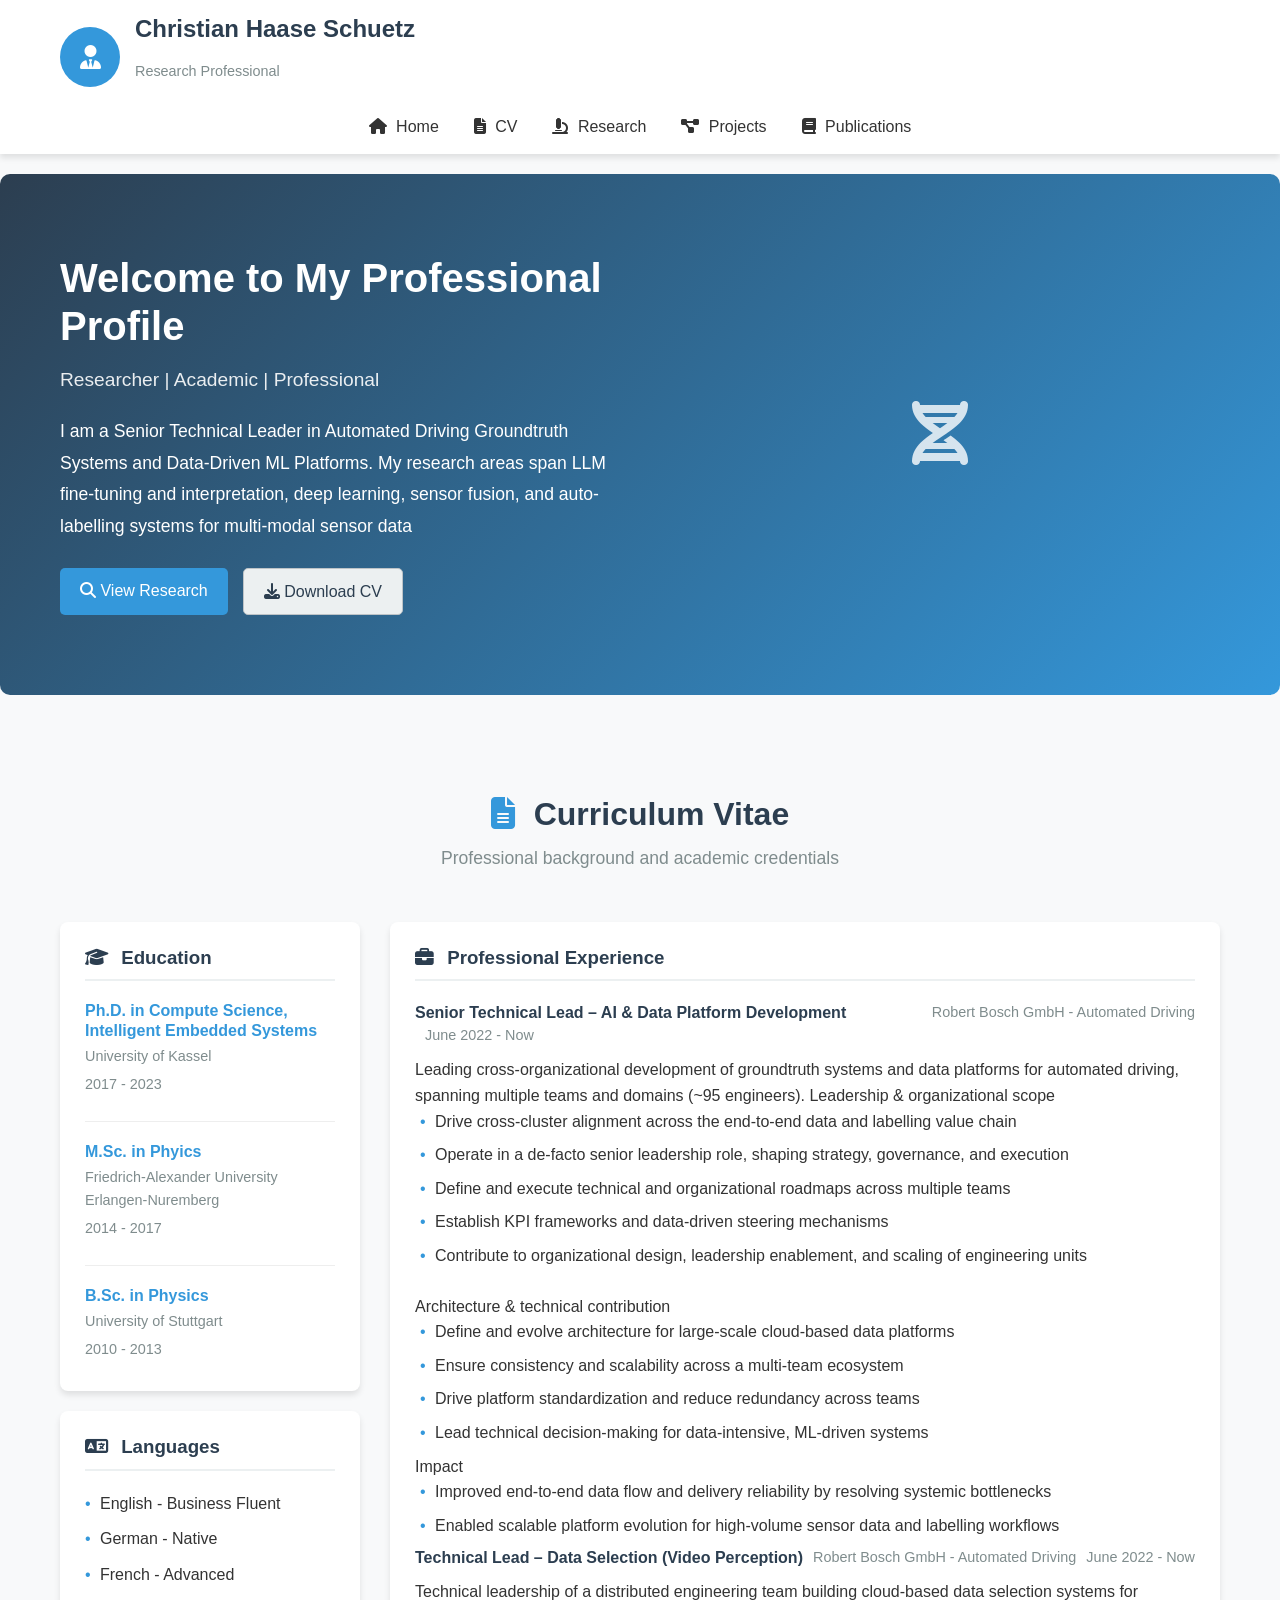
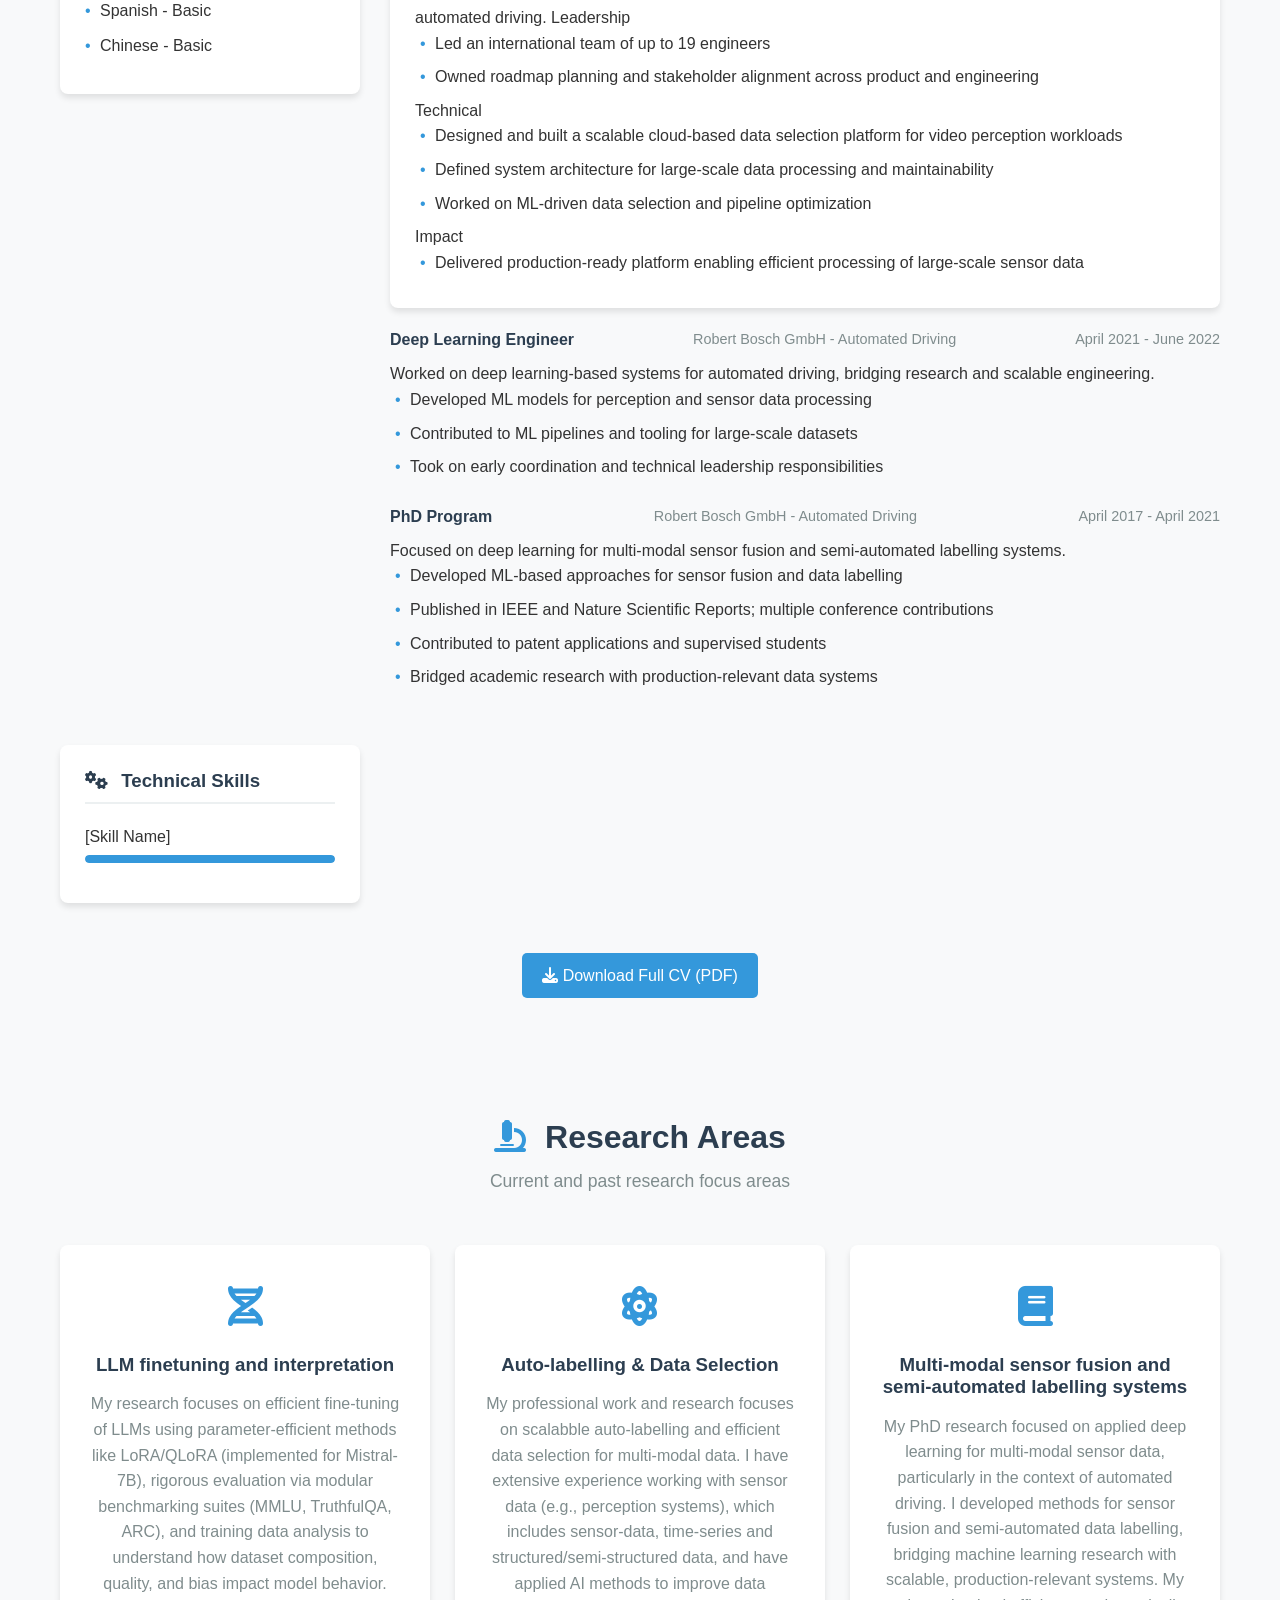
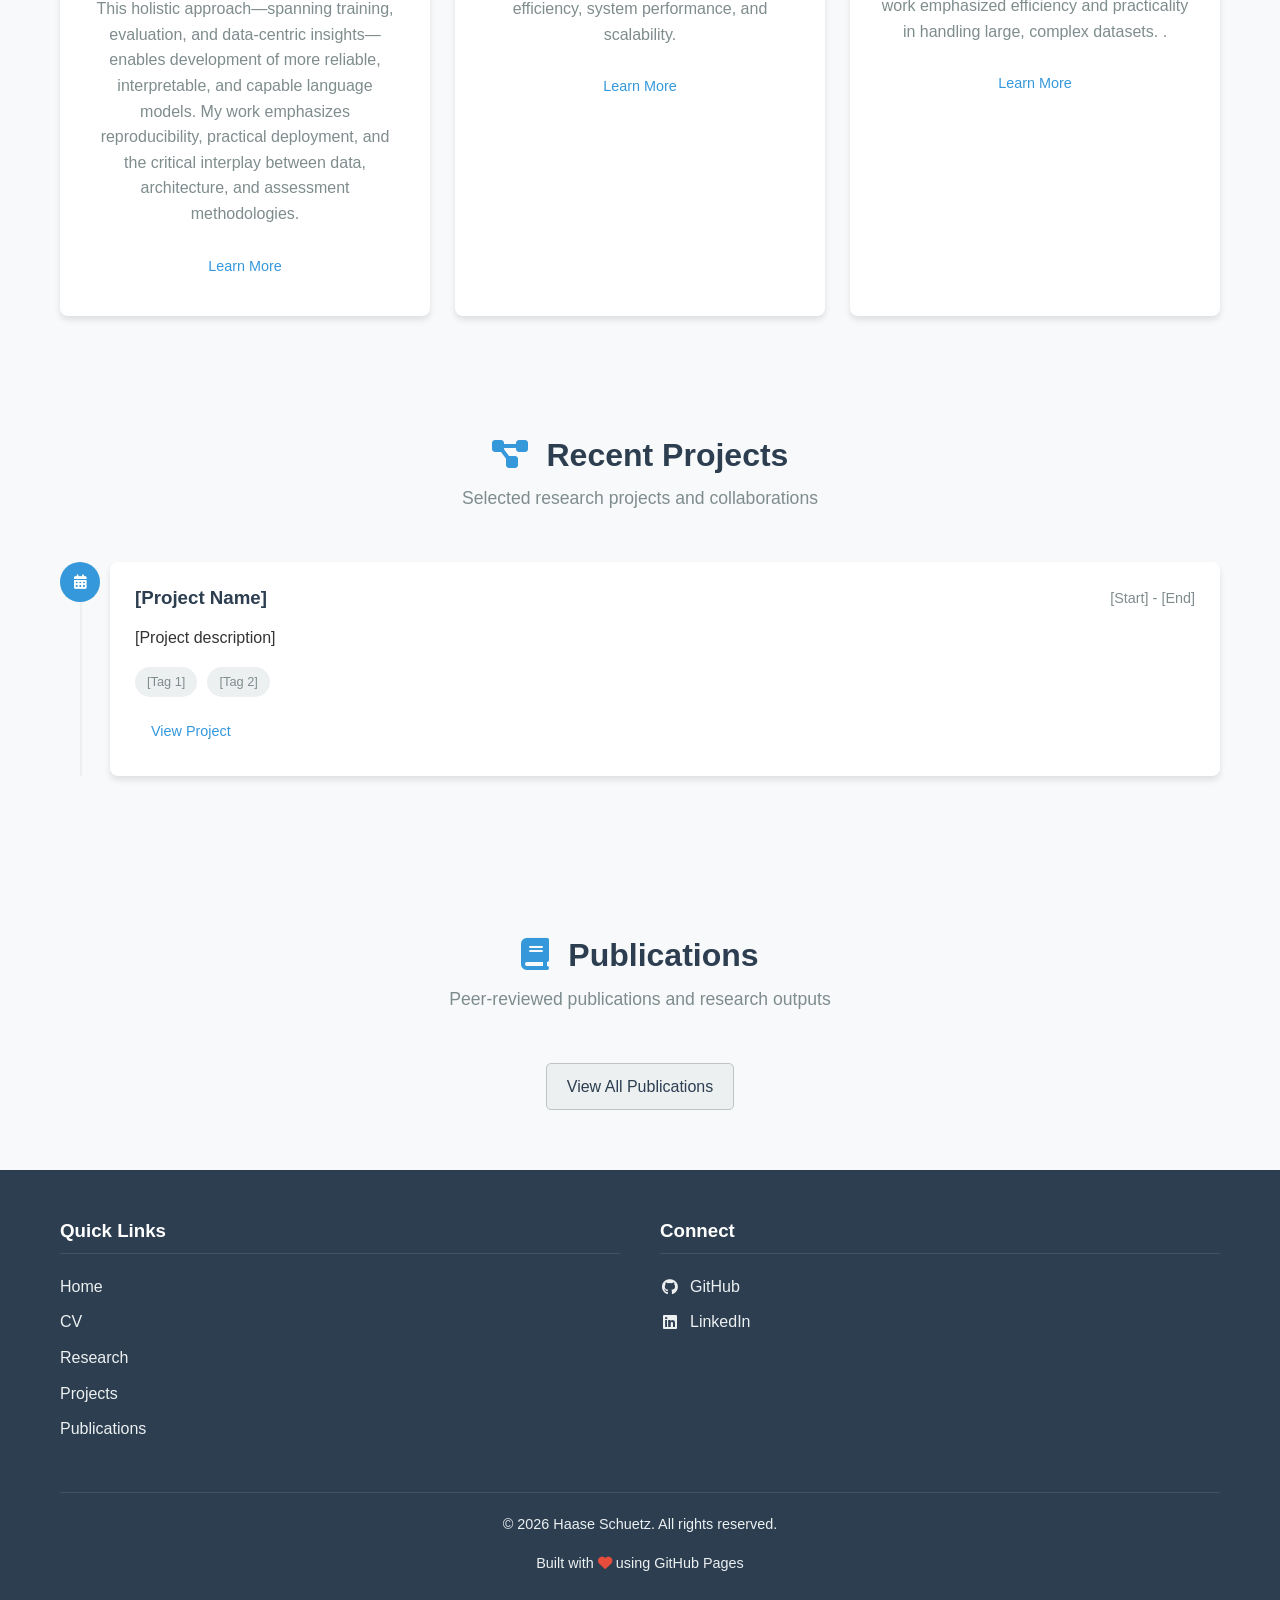
==== index.html @ d1159619 "Update research icons in index.html" ====
<!DOCTYPE html>
<html lang="en">
<head>
    <meta charset="UTF-8">
    <meta name="viewport" content="width=device-width, initial-scale=1.0">
    <title>Christian Haase Schuetz | Professional Profile</title>
    <meta name="description" content="Professional portfolio of Christian Haase Schuetz - Research, CV, and academic work">
    <link rel="stylesheet" href="css/style.css">
    <link rel="stylesheet" href="https://cdnjs.cloudflare.com/ajax/libs/font-awesome/6.4.0/css/all.min.css">
</head>
<body>
    <header class="header">
        <div class="container">
            <div class="profile">
                <div class="profile-image">
                    <i class="fas fa-user-tie"></i>
                </div>
                <div class="profile-info">
                    <h1 class="name">Christian Haase Schuetz</h1>
                    <p class="title">Research Professional</p>
                </div>
            </div>
            <nav class="main-nav">
                <ul>
                    <li><a href="#about" class="active"><i class="fas fa-home"></i> Home</a></li>
                    <li><a href="#cv"><i class="fas fa-file-alt"></i> CV</a></li>
                    <li><a href="#research"><i class="fas fa-microscope"></i> Research</a></li>
                    <li><a href="#projects"><i class="fas fa-project-diagram"></i> Projects</a></li>
                    <li><a href="#publications"><i class="fas fa-book"></i> Publications</a></li>
                </ul>
            </nav>
        </div>
    </header>

    <main class="main-content">
        <!-- Hero Section -->
        <section class="hero" id="about">
            <div class="container">
                <div class="hero-content">
                    <h2>Welcome to My Professional Profile</h2>
                    <p class="subtitle">Researcher | Academic | Professional</p>
                    <div class="hero-text">
                        <p>I am a Senior Technical Leader in Automated Driving Groundtruth Systems and Data-Driven ML Platforms. My research areas span LLM fine-tuning and interpretation, deep learning, sensor fusion, and auto-labelling systems for multi-modal sensor data</p>
                    </div>
                    <div class="cta-buttons">
                        <a href="#research" class="btn btn-primary"><i class="fas fa-search"></i> View Research</a>
                        <a href="#cv" class="btn btn-secondary"><i class="fas fa-download"></i> Download CV</a>
                    </div>
                </div>
                <div class="hero-image">
                    <div class="research-illustration">
                        <i class="fas fa-dna"></i>
                    </div>
                </div>
            </div>
        </section>

        <!-- CV Section -->
        <section class="section cv-section" id="cv">
            <div class="container">
                <div class="section-header">
                    <h2><i class="fas fa-file-alt"></i> Curriculum Vitae</h2>
                    <p class="section-description">Professional background and academic credentials</p>
                </div>
                <div class="cv-content">
                    <div class="cv-sidebar">
                        <div class="cv-card">
                            <h3><i class="fas fa-graduation-cap"></i> Education</h3>
                            <div class="education-item">
                                <h4>Ph.D. in Compute Science, Intelligent Embedded Systems </h4>
                                <p class="institution">University of Kassel</p>
                                <p class="year">2017 - 2023</p>
                            </div>
                            <div class="education-item">
                                <h4>M.Sc. in Phyics</h4>
                                <p class="institution">Friedrich-Alexander University Erlangen-Nuremberg</p>
                                <p class="year">2014 - 2017</p>
                            </div>
                            <div class="education-item">
                                <h4>B.Sc. in Physics</h4>
                                <p class="institution">University of Stuttgart</p>
                                <p class="year">2010 - 2013</p>
                            </div>
                        </div>
                        <!--div class="cv-card">
                            <h3><i class="fas fa-award"></i> Awards & Honors</h3>
                            <ul class="awards-list">
                                <li><strong>[Award Name]</strong> - [Year]</li>
                                <li><strong>[Award Name]</strong> - [Year]</li>
                                <li><strong>[Award Name]</strong> - [Year]</li>
                            </ul>
                        </div-->
                        <div class="cv-card">
                            <h3><i class="fas fa-language"></i> Languages</h3>
                            <ul class="skills-list">
                                <li>English - Business Fluent</li>
                                <li>German - Native</li>
                                <li>French - Advanced</li>
                                <li>Spanish - Basic</li>
                                <li>Chinese - Basic</li>
                            </ul>
                        </div>
                    </div>
                    <div class="cv-main">
                        <div class="cv-card">
                            <h3><i class="fas fa-briefcase"></i> Professional Experience</h3>
                            <div class="experience-item">
                                <div class="experience-header">
                                    <h4>Senior Technical Lead – AI & Data Platform Development</h4>
                                    <span class="company">Robert Bosch GmbH - Automated Driving </span>
                                    <span class="duration">June 2022 - Now</span>
                                </div>
                                Leading cross-organizational development of groundtruth systems and data platforms for automated driving, spanning multiple teams and domains (~95 engineers).

                                Leadership & organizational scope
                                <ul class="responsibilities">
                                    <li>Drive cross-cluster alignment across the end-to-end data and labelling value chain</li>
                                    <li>Operate in a de-facto senior leadership role, shaping strategy, governance, and execution</li>
                                    <li>Define and execute technical and organizational roadmaps across multiple teams</li>
                                    <li>Establish KPI frameworks and data-driven steering mechanisms</li>
                                    <li>Contribute to organizational design, leadership enablement, and scaling of engineering units</li>
                                </ul>
                            </div>
                                Architecture & technical contribution
                                <ul class="responsibilities">
                                    <li>Define and evolve architecture for large-scale cloud-based data platforms</li>
                                    <li>Ensure consistency and scalability across a multi-team ecosystem</li>
                                    <li>Drive platform standardization and reduce redundancy across teams</li>
                                    <li>Lead technical decision-making for data-intensive, ML-driven systems</li>
                                </ul>
                                Impact
                                <ul class="responsibilities">
                                    <li>Improved end-to-end data flow and delivery reliability by resolving systemic bottlenecks</li>
                                    <li>Enabled scalable platform evolution for high-volume sensor data and labelling workflows</li>
                                </ul>
                                <div class="experience-header">
                                    <h4>Technical Lead – Data Selection (Video Perception)</h4>
                                    <span class="company">Robert Bosch GmbH - Automated Driving </span>
                                    <span class="duration">June 2022 - Now</span>
                                </div>
                                Technical leadership of a distributed engineering team building cloud-based data selection systems for automated driving.

                                Leadership
                                <ul class="responsibilities">
                                    <li>Led an international team of up to 19 engineers</li>
                                    <li>Owned roadmap planning and stakeholder alignment across product and engineering</li>
                                </ul>
                                Technical
                                <ul class="responsibilities">
                                    <li>Designed and built a scalable cloud-based data selection platform for video perception workloads</li>
                                    <li>Defined system architecture for large-scale data processing and maintainability</li>
                                    <li>Worked on ML-driven data selection and pipeline optimization</li>
                                </ul>
                                Impact
                                <ul class="responsibilities">
                                    <li>Delivered production-ready platform enabling efficient processing of large-scale sensor data</li>
                                </ul>
                            </div>
                            <div class="experience-item">
                                <div class="experience-header">
                                    <h4>Deep Learning Engineer</h4>
                                    <span class="company">Robert Bosch GmbH - Automated Driving </span>
                                    <span class="duration">April 2021 - June 2022</span>
                                </div>
                                Worked on deep learning-based systems for automated driving, bridging research and scalable engineering.
                                <ul class="responsibilities">
                                    <li>Developed ML models for perception and sensor data processing</li>
                                    <li>Contributed to ML pipelines and tooling for large-scale datasets</li>
                                    <li>Took on early coordination and technical leadership responsibilities</li>
                                </ul>
                            </div>
                            <div class="experience-item">
                                <div class="experience-header">
                                    <h4>PhD Program</h4>
                                    <span class="company">Robert Bosch GmbH - Automated Driving </span>
                                    <span class="duration">April 2017 - April 2021</span>
                                </div>
                                Focused on deep learning for multi-modal sensor fusion and semi-automated labelling systems.
                                <ul class="responsibilities">
                                    <li>Developed ML-based approaches for sensor fusion and data labelling</li>
                                    <li>Published in IEEE and Nature Scientific Reports; multiple conference contributions</li>
                                    <li>Contributed to patent applications and supervised students</li>
                                    <li>Bridged academic research with production-relevant data systems</li>
                                </ul>
                            </div>
                        </div>
                        <!-- Skills -->
                        <div class="cv-card">
                            <h3><i class="fas fa-cogs"></i> Technical Skills</h3>
                            <div class="skills-grid">
                                <div class="skill-item">
                                    <span class="skill-name">[Skill Name]</span>
                                    <div class="skill-bar">
                                        <div class="skill-level" style="width: [Percentage]%"></div>
                                    </div>
                                </div>
                            </div>
                        </div>
                    </div>
                </div>
                <div class="download-cv">
                    <a href="documents/cv.pdf" class="btn btn-primary" download>
                        <i class="fas fa-download"></i> Download Full CV (PDF)
                    </a>
                </div>
            </div>
        </section>

        <!-- Research Section -->
        <section class="section research-section" id="research">
            <div class="container">
                <div class="section-header">
                    <h2><i class="fas fa-microscope"></i> Research Areas</h2>
                    <p class="section-description">Current and past research focus areas</p>
                </div>
                <div class="research-grid">
                    <div class="research-card">
                        <div class="research-icon">
                            <i class="fas fa-dna"></i>
                        </div>
                        <h3>LLM finetuning and interpretation</h3>
                        <p>My research focuses on efficient fine-tuning of LLMs using parameter-efficient methods like LoRA/QLoRA (implemented for Mistral-7B), rigorous evaluation via modular benchmarking suites (MMLU, TruthfulQA, ARC), and training data analysis to understand how dataset composition, quality, and bias impact model behavior. This holistic approach—spanning training, evaluation, and data-centric insights—enables development of more reliable, interpretable, and capable language models. My work emphasizes reproducibility, practical deployment, and the critical interplay between data, architecture, and assessment methodologies.</p>
                        <a href="research/[slug].html" class="btn btn-small">Learn More</a>
                    </div>
                    <div class="research-card">
                        <div class="research-icon">
                            <i class="fas fa-atom"></i>
                        </div>
                        <h3>Auto-labelling & Data Selection</h3>
                        <p>My professional work and research focuses on scalabble auto-labelling and efficient data selection for multi-modal data. I have extensive experience working with sensor data (e.g., perception systems), which includes sensor-data, time-series and structured/semi-structured data, and have applied AI methods to improve data efficiency, system performance, and scalability.</p>
                        <a href="research/[slug].html" class="btn btn-small">Learn More</a>
                    </div>
                    <div class="research-card">
                        <div class="research-icon">
                            <i class="fas fa-book"></i>
                        </div>
                        <h3>Multi-modal sensor fusion and semi-automated labelling systems</h3>
                        <p>My PhD research focused on applied deep learning for multi-modal sensor data, particularly in the context of automated driving. I developed methods for sensor fusion and semi-automated data labelling, bridging machine learning research with scalable, production-relevant systems. My work emphasized efficiency and practicality in handling large, complex datasets. .</p>
                        <a href="research/[slug].html" class="btn btn-small">Learn More</a>
                    </div>
                </div>
            </div>
        </section>

        <!-- Projects Section -->
        <section class="section projects-section" id="projects">
            <div class="container">
                <div class="section-header">
                    <h2><i class="fas fa-project-diagram"></i> Recent Projects</h2>
                    <p class="section-description">Selected research projects and collaborations</p>
                </div>
                <div class="projects-timeline">
                    <div class="timeline-item">
                        <div class="timeline-marker">
                            <i class="fas fa-calendar-alt"></i>
                        </div>
                        <div class="timeline-content">
                            <div class="timeline-header">
                                <h3>[Project Name]</h3>
                                <span class="timeline-date">[Start] - [End]</span>
                            </div>
                            <p>[Project description]</p>
                            <div class="project-tags">
                                <span class="tag">[Tag 1]</span>
                                <span class="tag">[Tag 2]</span>
                            </div>
                            <a href="projects/[slug].html" class="btn btn-small">View Project</a>
                        </div>
                    </div>
                </div>
            </div>
        </section>

        <!-- Publications Section -->
        <section class="section publications-section" id="publications">
            <div class="container">
                <div class="section-header">
                    <h2><i class="fas fa-book"></i> Publications</h2>
                    <p class="section-description">Peer-reviewed publications and research outputs</p>
                </div>
                <!--div class="publications-list">
                    <div class="publication-item">
                        <div class="publication-citation">
                            <span class="publication-authors">[Authors]</span>
                            <span class="publication-year">([Year])</span>
                        </div>
                        <h3 class="publication-title">[Publication Title]</h3>
                        <p class="publication-journal">[Journal Name], [Volume]([Issue]), [Pages]</p>
                        <div class="publication-links">
                            <a href="#" class="publication-link"><i class="fas fa-file-pdf"></i> PDF</a>
                            <a href="#" class="publication-link"><i class="fas fa-external-link-alt"></i> DOI</a>
                        </div>
                    </div>
            </div-->
                <div class="view-all-publications">
                    <a href="publications.html" class="btn btn-secondary">View All Publications</a>
                </div>
            </div>
        </section>

        <!-- References Section -->
        <!--section class="section references-section">
            <div class="container">
                <div class="section-header">
                    <h2><i class="fas fa-users"></i> Professional References</h2>
                    <p class="section-description">Colleagues and mentors who can provide professional references</p>
                </div>
                <div class="references-grid">
                    <div class="reference-card">
                        <div class="reference-header">
                            <h3>[Reference Name]</h3>
                            <p class="reference-title">[Position]</p>
                            <p class="reference-institution">[Institution]</p>
                        </div>
                        <p class="reference-description">[Brief description of relationship]</p>
                        <div class="reference-contact">
                            <p><i class="fas fa-envelope"></i> [Email]</p>
                            <p><i class="fas fa-phone"></i> [Phone]</p>
                        </div>
                    </div>
                </div>
            </div>
    </section-->
    </main>

    <footer class="footer">
        <div class="container">
            <div class="footer-content">
                <div class="footer-section">
                    <h3>Quick Links</h3>
                    <ul>
                        <li><a href="#about">Home</a></li>
                        <li><a href="#cv">CV</a></li>
                        <li><a href="#research">Research</a></li>
                        <li><a href="#projects">Projects</a></li>
                        <li><a href="#publications">Publications</a></li>
                    </ul>
                </div>
                <div class="footer-section">
                    <h3>Connect</h3>
                    <div class="social-links">
                        <a href="https://github.com/HaaseSchuetz" class="social-link">
                            <i class="fab fa-github"></i> GitHub
                        </a>
                        <a href="https://www.linkedin.com/in/christian-haase-schuetz/" class="social-link">
                            <i class="fab fa-linkedin"></i> LinkedIn
                        </a>
                    </div>
                </div>
            </div>
            <div class="footer-bottom">
                <p>&copy; 2026 Haase Schuetz. All rights reserved.</p>
                <p>Built with <i class="fas fa-heart"></i> using GitHub Pages</p>
            </div>
        </div>
    </footer>

    <script src="js/main.js"></script>
</body>
</html>
---- css/style.css ----
/* ===== BASE STYLES ===== */
:root {
    --primary-color: #2c3e50;
    --secondary-color: #3498db;
    --accent-color: #e74c3c;
    --light-color: #ecf0f1;
    --dark-color: #2c3e50;
    --text-color: #333;
    --text-light: #7f8c8d;
    --success-color: #27ae60;
    --warning-color: #f39c12;
    --danger-color: #e74c3c;
    --shadow: 0 4px 6px rgba(0, 0, 0, 0.1);
    --transition: all 0.3s ease;
}

* {
    margin: 0;
    padding: 0;
    box-sizing: border-box;
}

html {
    scroll-behavior: smooth;
}

body {
    font-family: 'Segoe UI', Tahoma, Geneva, Verdana, sans-serif;
    line-height: 1.6;
    color: var(--text-color);
    background-color: #f8f9fa;
}

.container {
    width: 100%;
    max-width: 1200px;
    margin: 0 auto;
    padding: 0 20px;
}

h1, h2, h3, h4 {
    margin-bottom: 1rem;
    line-height: 1.2;
    color: var(--dark-color);
}

p {
    margin-bottom: 1rem;
}

a {
    text-decoration: none;
    color: var(--secondary-color);
    transition: var(--transition);
}

a:hover {
    color: var(--primary-color);
}

ul {
    list-style: none;
}

.btn {
    display: inline-block;
    padding: 10px 20px;
    border: none;
    border-radius: 5px;
    cursor: pointer;
    transition: var(--transition);
    font-weight: 500;
    text-align: center;
}

.btn-primary {
    background-color: var(--secondary-color);
    color: white;
}

.btn-primary:hover {
    background-color: #2980b9;
    transform: translateY(-2px);
}

.btn-secondary {
    background-color: var(--light-color);
    color: var(--dark-color);
    border: 1px solid #bdc3c7;
}

.btn-secondary:hover {
    background-color: #d5dbdb;
}

.btn-small {
    padding: 8px 16px;
    font-size: 0.9rem;
}

/* ===== HEADER ===== */
.header {
    background-color: white;
    box-shadow: var(--shadow);
    position: sticky;
    top: 0;
    z-index: 1000;
    padding: 15px 0;
}

.profile {
    display: flex;
    align-items: center;
    margin-bottom: 15px;
}

.profile-image {
    width: 60px;
    height: 60px;
    background-color: var(--secondary-color);
    border-radius: 50%;
    display: flex;
    align-items: center;
    justify-content: center;
    color: white;
    font-size: 1.5rem;
    margin-right: 15px;
}

.profile-info .name {
    font-size: 1.5rem;
    color: var(--dark-color);
}

.profile-info .title {
    color: var(--text-light);
    font-size: 0.9rem;
}

.main-nav ul {
    display: flex;
    justify-content: center;
    flex-wrap: wrap;
    gap: 5px;
}

.main-nav a {
    padding: 8px 15px;
    color: var(--text-color);
    border-radius: 5px;
    transition: var(--transition);
}

.main-nav a:hover, .main-nav a.active {
    background-color: var(--secondary-color);
    color: white;
}

.main-nav i {
    margin-right: 5px;
}

/* ===== HERO SECTION ===== */
.hero {
    background: linear-gradient(135deg, var(--primary-color), var(--secondary-color));
    color: white;
    padding: 80px 0;
    margin-top: 20px;
    border-radius: 10px;
    margin-bottom: 40px;
}

.hero .container {
    display: grid;
    grid-template-columns: 1fr 1fr;
    gap: 40px;
    align-items: center;
}

.hero-content h2 {
    font-size: 2.5rem;
    margin-bottom: 15px;
    color: white;
}

.hero-content .subtitle {
    font-size: 1.2rem;
    margin-bottom: 20px;
    opacity: 0.9;
}

.hero-text p {
    font-size: 1.1rem;
    margin-bottom: 25px;
    line-height: 1.8;
}

.cta-buttons {
    display: flex;
    gap: 15px;
}

.hero-image {
    display: flex;
    justify-content: center;
    align-items: center;
}

.research-illustration {
    font-size: 4rem;
    opacity: 0.8;
}

/* ===== SECTIONS ===== */
.section {
    padding: 60px 0;
}

.section-header {
    text-align: center;
    margin-bottom: 50px;
}

.section-header h2 {
    font-size: 2rem;
    margin-bottom: 10px;
    color: var(--dark-color);
}

.section-header h2 i {
    margin-right: 10px;
    color: var(--secondary-color);
}

.section-description {
    color: var(--text-light);
    font-size: 1.1rem;
}

/* ===== CV SECTION ===== */
.cv-content {
    display: grid;
    grid-template-columns: 300px 1fr;
    gap: 30px;
}

.cv-card {
    background: white;
    border-radius: 8px;
    padding: 25px;
    margin-bottom: 20px;
    box-shadow: var(--shadow);
}

.cv-card h3 {
    margin-bottom: 20px;
    padding-bottom: 10px;
    border-bottom: 2px solid var(--light-color);
    color: var(--primary-color);
}

.cv-card h3 i {
    margin-right: 8px;
}

.education-item {
    margin-bottom: 20px;
    padding-bottom: 20px;
    border-bottom: 1px solid #eee;
}

.education-item:last-child {
    border-bottom: none;
    margin-bottom: 0;
    padding-bottom: 0;
}

.education-item h4 {
    color: var(--secondary-color);
    margin-bottom: 5px;
}

.institution, .year {
    color: var(--text-light);
    font-size: 0.9rem;
    margin-bottom: 5px;
}

.awards-list li, .skills-list li {
    margin-bottom: 10px;
    padding-left: 15px;
    position: relative;
}

.awards-list li:before, .skills-list li:before {
    content: "•";
    color: var(--secondary-color);
    position: absolute;
    left: 0;
}

.experience-item {
    margin-bottom: 25px;
}

.experience-header {
    display: flex;
    justify-content: space-between;
    align-items: center;
    margin-bottom: 10px;
    flex-wrap: wrap;
}

.experience-header h4 {
    color: var(--primary-color);
    margin-bottom: 0;
}

.company, .duration {
    color: var(--text-light);
    font-size: 0.9rem;
    margin-left: 10px;
}

.responsibilities {
    padding-left: 20px;
}

.responsibilities li {
    margin-bottom: 8px;
    position: relative;
}

.responsibilities li:before {
    content: "•";
    color: var(--secondary-color);
    position: absolute;
    left: -15px;
}

.skill-item {
    margin-bottom: 15px;
}

.skill-name {
    display: block;
    margin-bottom: 5px;
    font-weight: 500;
}

.skill-bar {
    height: 8px;
    background-color: #ecf0f1;
    border-radius: 4px;
    overflow: hidden;
}

.skill-level {
    height: 100%;
    background-color: var(--secondary-color);
    border-radius: 4px;
}

.download-cv {
    text-align: center;
    margin-top: 30px;
}

/* ===== RESEARCH SECTION ===== */
.research-grid {
    display: grid;
    grid-template-columns: repeat(auto-fit, minmax(280px, 1fr));
    gap: 25px;
}

.research-card {
    background: white;
    border-radius: 8px;
    padding: 30px;
    text-align: center;
    box-shadow: var(--shadow);
    transition: var(--transition);
}

.research-card:hover {
    transform: translateY(-5px);
    box-shadow: 0 10px 20px rgba(0, 0, 0, 0.1);
}

.research-icon {
    font-size: 2.5rem;
    color: var(--secondary-color);
    margin-bottom: 15px;
}

.research-card h3 {
    margin-bottom: 15px;
    color: var(--primary-color);
}

.research-card p {
    margin-bottom: 20px;
    color: var(--text-light);
}

/* ===== PROJECTS SECTION ===== */
.projects-timeline {
    position: relative;
    padding-left: 50px;
}

.projects-timeline:before {
    content: "";
    position: absolute;
    left: 20px;
    top: 0;
    bottom: 0;
    width: 2px;
    background-color: var(--light-color);
}

.timeline-item {
    position: relative;
    margin-bottom: 40px;
}

.timeline-marker {
    position: absolute;
    left: -50px;
    top: 0;
    width: 40px;
    height: 40px;
    background-color: var(--secondary-color);
    border-radius: 50%;
    display: flex;
    align-items: center;
    justify-content: center;
    color: white;
    font-size: 0.9rem;
}

.timeline-content {
    background: white;
    padding: 25px;
    border-radius: 8px;
    box-shadow: var(--shadow);
}

.timeline-header {
    display: flex;
    justify-content: space-between;
    align-items: center;
    margin-bottom: 15px;
    flex-wrap: wrap;
}

.timeline-header h3 {
    color: var(--primary-color);
    margin-bottom: 0;
}

.timeline-date {
    color: var(--text-light);
    font-size: 0.9rem;
}

.project-tags {
    display: flex;
    gap: 10px;
    margin: 15px 0;
    flex-wrap: wrap;
}

.tag {
    background-color: var(--light-color);
    color: var(--text-light);
    padding: 5px 12px;
    border-radius: 20px;
    font-size: 0.8rem;
}

/* ===== PUBLICATIONS SECTION ===== */
.publications-list {
    max-width: 800px;
    margin: 0 auto;
}

.publication-item {
    background: white;
    padding: 25px;
    margin-bottom: 20px;
    border-radius: 8px;
    box-shadow: var(--shadow);
}

.publication-citation {
    display: flex;
    justify-content: space-between;
    margin-bottom: 10px;
    font-size: 0.9rem;
}

.publication-authors {
    font-weight: 600;
    color: var(--primary-color);
}

.publication-year {
    color: var(--text-light);
}

.publication-title {
    color: var(--secondary-color);
    margin-bottom: 10px;
}

.publication-journal {
    color: var(--text-light);
    font-size: 0.9rem;
    margin-bottom: 15px;
}

.publication-links {
    display: flex;
    gap: 15px;
}

.publication-link {
    color: var(--text-light);
    font-size: 0.9rem;
    transition: var(--transition);
}

.publication-link:hover {
    color: var(--secondary-color);
}

.publication-link i {
    margin-right: 5px;
}

.view-all-publications {
    text-align: center;
    margin-top: 30px;
}

/* ===== REFERENCES SECTION ===== */
.references-grid {
    display: grid;
    grid-template-columns: repeat(auto-fit, minmax(300px, 1fr));
    gap: 25px;
}

.reference-card {
    background: white;
    padding: 25px;
    border-radius: 8px;
    box-shadow: var(--shadow);
}

.reference-header {
    margin-bottom: 15px;
    padding-bottom: 15px;
    border-bottom: 1px solid #eee;
}

.reference-header h3 {
    color: var(--primary-color);
    margin-bottom: 5px;
}

.reference-title, .reference-institution {
    color: var(--text-light);
    font-size: 0.9rem;
    margin-bottom: 3px;
}

.reference-description {
    color: var(--text-light);
    margin-bottom: 15px;
    font-size: 0.95rem;
}

.reference-contact p {
    color: var(--text-light);
    font-size: 0.9rem;
    margin-bottom: 8px;
}

.reference-contact i {
    margin-right: 8px;
    color: var(--secondary-color);
}

/* ===== CONTACT SECTION ===== */
.contact-content {
    display: grid;
    grid-template-columns: 1fr 1fr;
    gap: 40px;
}

.contact-info {
    display: grid;
    grid-template-columns: 1fr 1fr;
    gap: 20px;
}

.contact-card {
    background: white;
    padding: 25px;
    border-radius: 8px;
    box-shadow: var(--shadow);
    text-align: center;
}

.contact-card h3 {
    color: var(--primary-color);
    margin-bottom: 15px;
}

.contact-card h3 i {
    margin-right: 8px;
}

.contact-card p {
    color: var(--text-light);
    margin-bottom: 0;
}

.contact-card a {
    color: var(--secondary-color);
}

.contact-form {
    background: white;
    padding: 30px;
    border-radius: 8px;
    box-shadow: var(--shadow);
}

.form-group {
    margin-bottom: 20px;
}

.form-group label {
    display: block;
    margin-bottom: 8px;
    color: var(--dark-color);
    font-weight: 500;
}

.form-group input,
.form-group textarea {
    width: 100%;
    padding: 12px;
    border: 1px solid #ddd;
    border-radius: 5px;
    font-family: inherit;
    font-size: 1rem;
    transition: var(--transition);
}

.form-group input:focus,
.form-group textarea:focus {
    outline: none;
    border-color: var(--secondary-color);
    box-shadow: 0 0 0 2px rgba(52, 152, 219, 0.2);
}

.form-group textarea {
    resize: vertical;
    min-height: 120px;
}

button[type="submit"] {
    width: 100%;
    padding: 12px;
}

/* ===== FOOTER ===== */
.footer {
    background-color: var(--dark-color);
    color: white;
    padding: 50px 0 20px;
}

.footer-content {
    display: grid;
    grid-template-columns: repeat(auto-fit, minmax(200px, 1fr));
    gap: 40px;
    margin-bottom: 40px;
}

.footer-section h3 {
    color: white;
    margin-bottom: 20px;
    padding-bottom: 10px;
    border-bottom: 1px solid rgba(255, 255, 255, 0.1);
}

.footer-section ul {
    margin-bottom: 0;
}

.footer-section li {
    margin-bottom: 10px;
}

.footer-section a {
    color: var(--light-color);
    transition: var(--transition);
}

.footer-section a:hover {
    color: var(--secondary-color);
}

.social-links {
    display: flex;
    flex-direction: column;
    gap: 10px;
}

.social-link {
    display: flex;
    align-items: center;
    color: var(--light-color);
    transition: var(--transition);
}

.social-link:hover {
    color: var(--secondary-color);
}

.social-link i {
    margin-right: 10px;
    width: 20px;
    text-align: center;
}

.footer-bottom {
    text-align: center;
    padding-top: 20px;
    border-top: 1px solid rgba(255, 255, 255, 0.1);
    color: var(--light-color);
    font-size: 0.9rem;
}

.footer-bottom i {
    color: var(--accent-color);
}

/* ===== RESPONSIVE DESIGN ===== */
@media (max-width: 768px) {
    .hero .container {
        grid-template-columns: 1fr;
        text-align: center;
    }

    .hero-content h2 {
        font-size: 2rem;
    }

    .cta-buttons {
        justify-content: center;
    }

    .cv-content {
        grid-template-columns: 1fr;
    }

    .contact-content {
        grid-template-columns: 1fr;
    }

    .contact-info {
        grid-template-columns: 1fr;
    }

    .main-nav ul {
        justify-content: center;
    }

    .main-nav a {
        padding: 6px 10px;
        font-size: 0.9rem;
    }
}

@media (max-width: 480px) {
    .hero .container {
        padding: 0 15px;
    }

    .hero-content h2 {
        font-size: 1.8rem;
    }

    .section-header h2 {
        font-size: 1.8rem;
    }

    .research-grid {
        grid-template-columns: 1fr;
    }

    .projects-timeline {
        padding-left: 30px;
    }

    .timeline-marker {
        left: -30px;
        width: 30px;
        height: 30px;
        font-size: 0.8rem;
    }
}
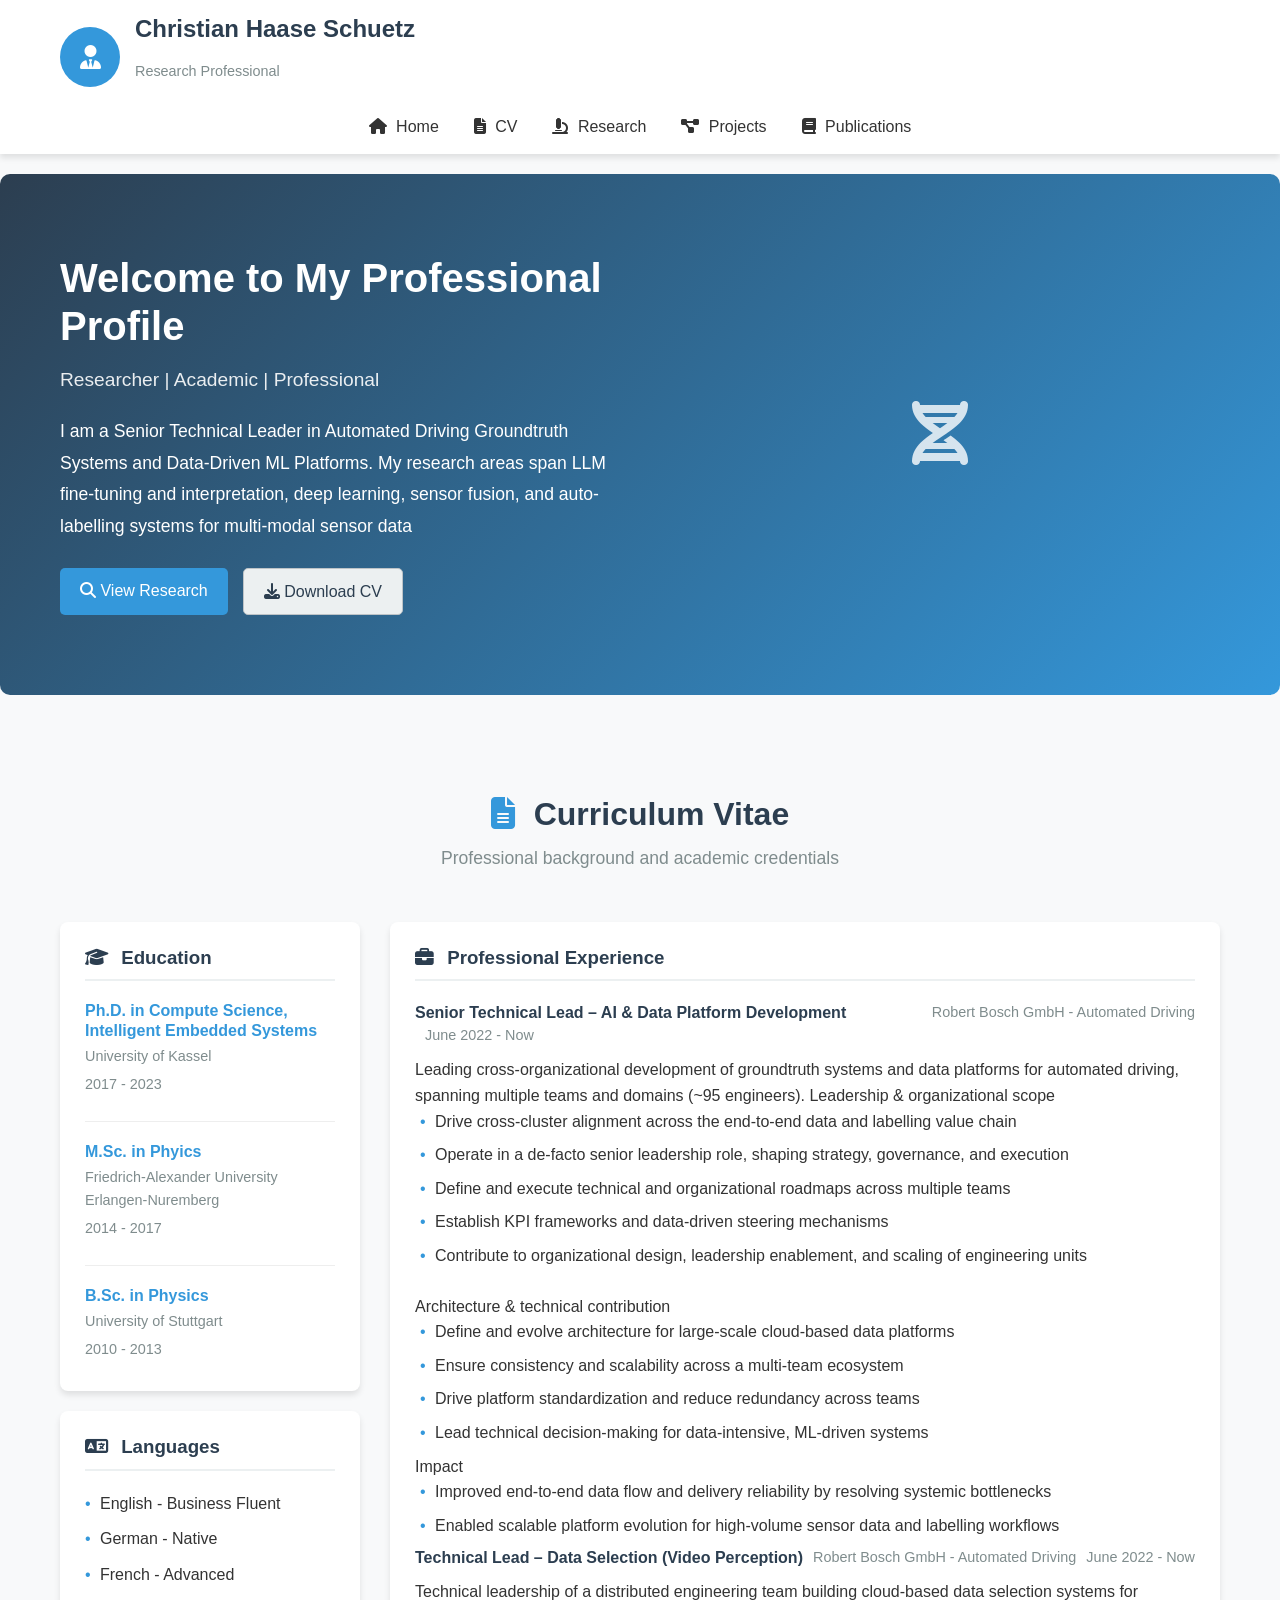
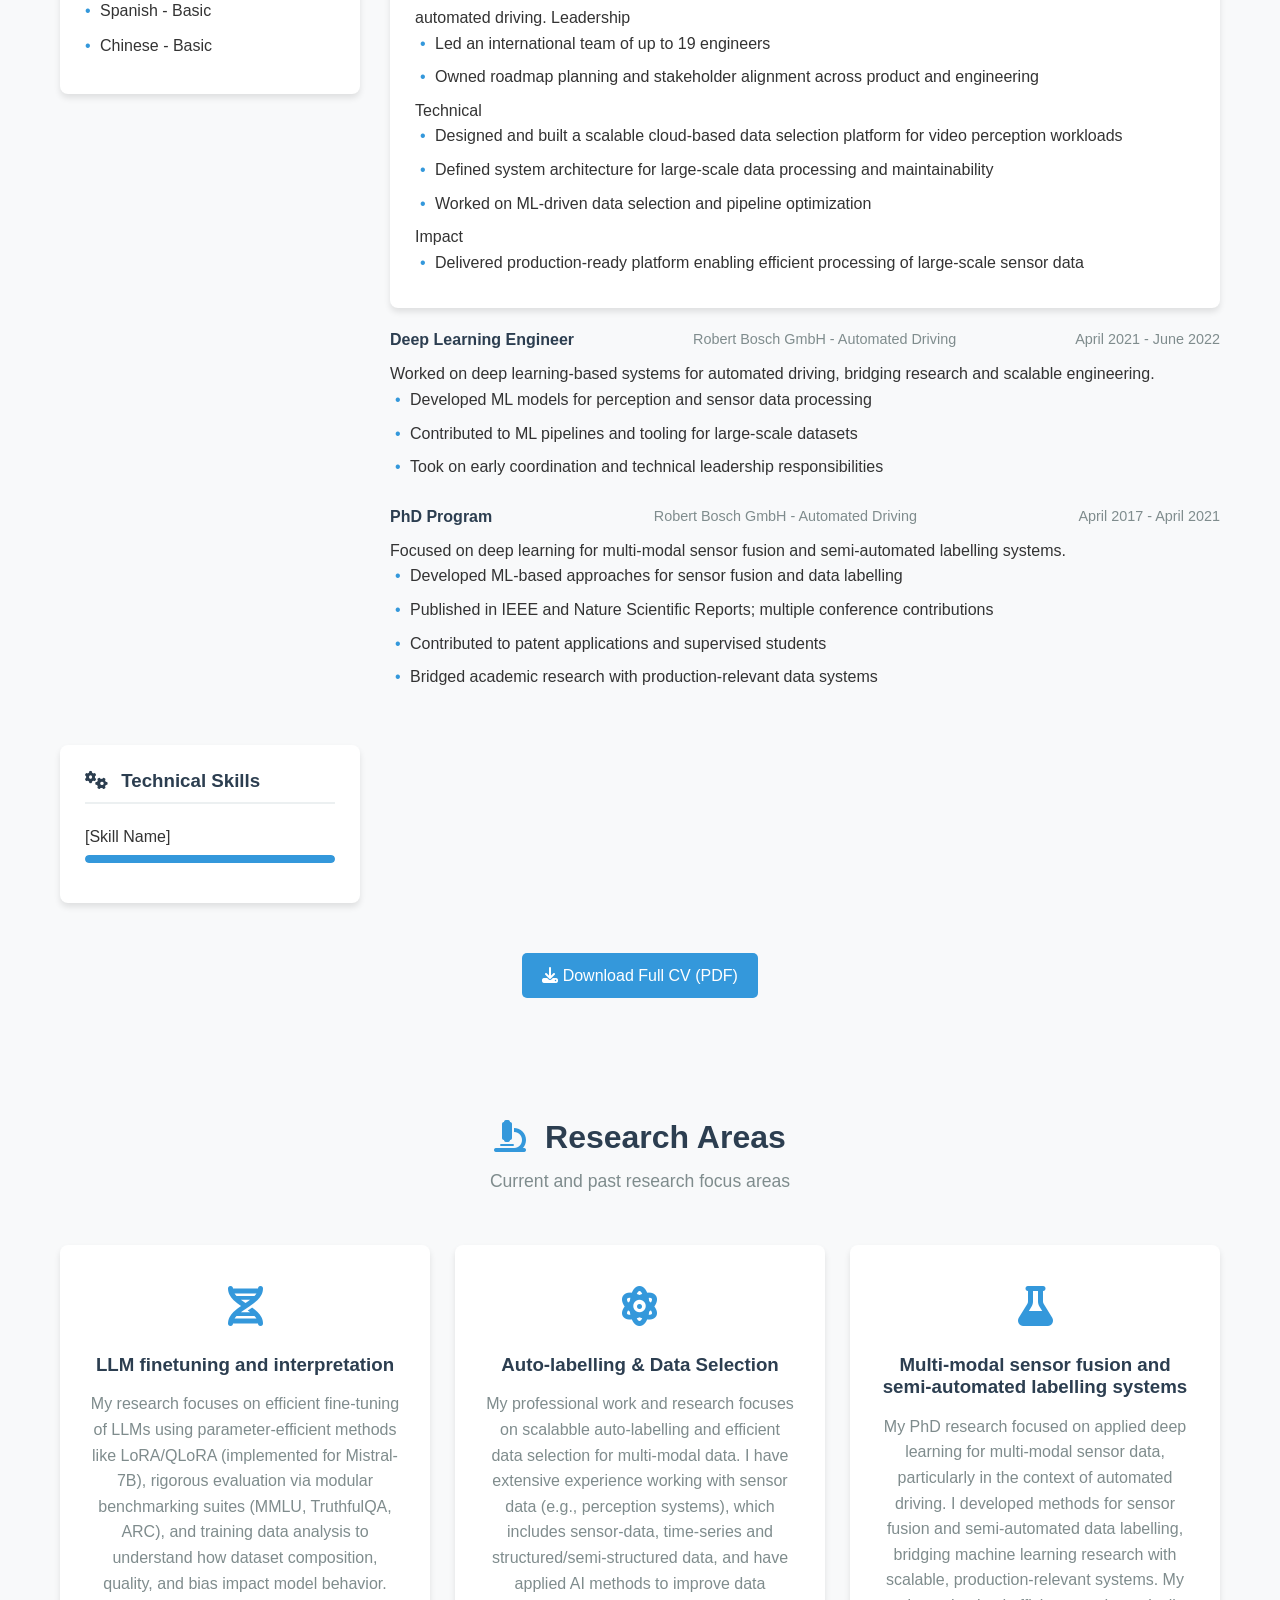
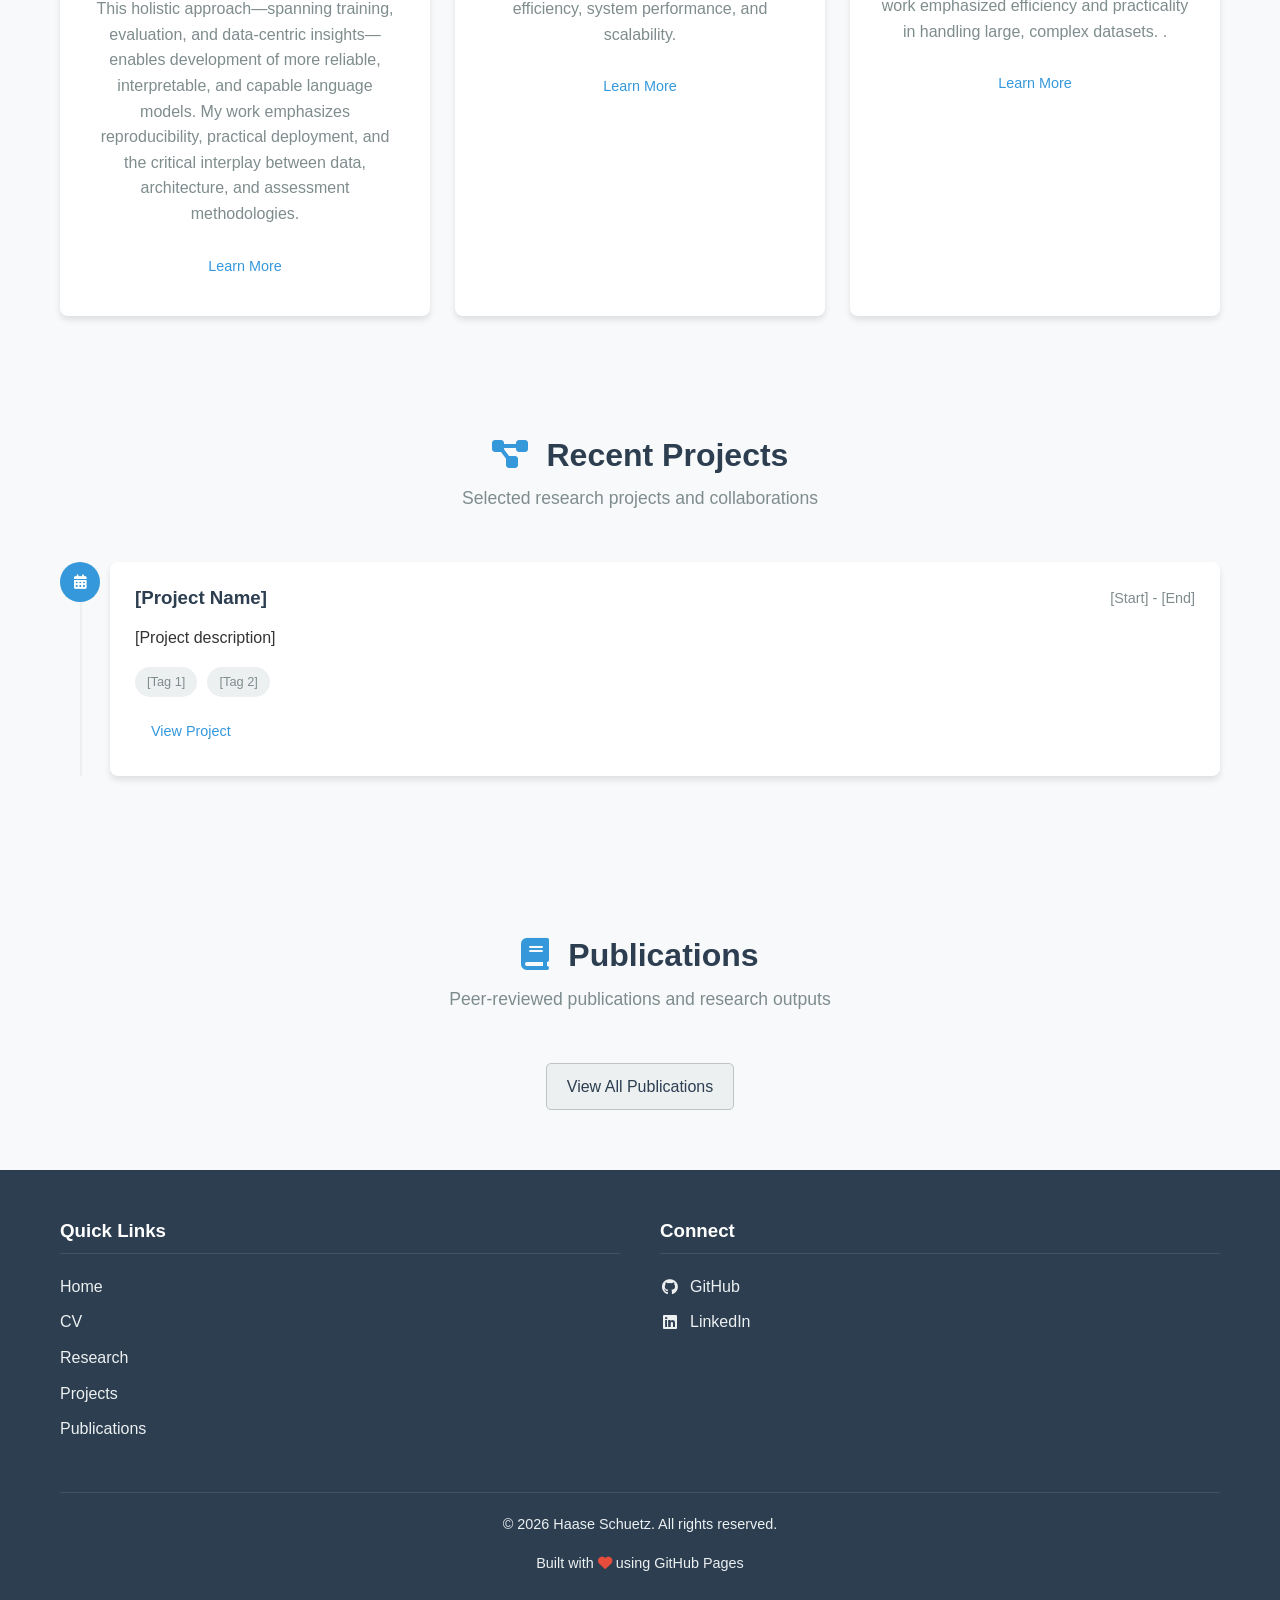
==== commit 4c2d89c5: "Update index.html" ====
--- a/index.html
+++ b/index.html
@@ -232,7 +232,7 @@
                     </div>
                     <div class="research-card">
                         <div class="research-icon">
-                            <i class="fas fa-book"></i>
+                            <i class="fas fa-flask"></i>
                         </div>
                         <h3>Multi-modal sensor fusion and semi-automated labelling systems</h3>
                         <p>My PhD research focused on applied deep learning for multi-modal sensor data, particularly in the context of automated driving. I developed methods for sensor fusion and semi-automated data labelling, bridging machine learning research with scalable, production-relevant systems. My work emphasized efficiency and practicality in handling large, complex datasets. .</p>
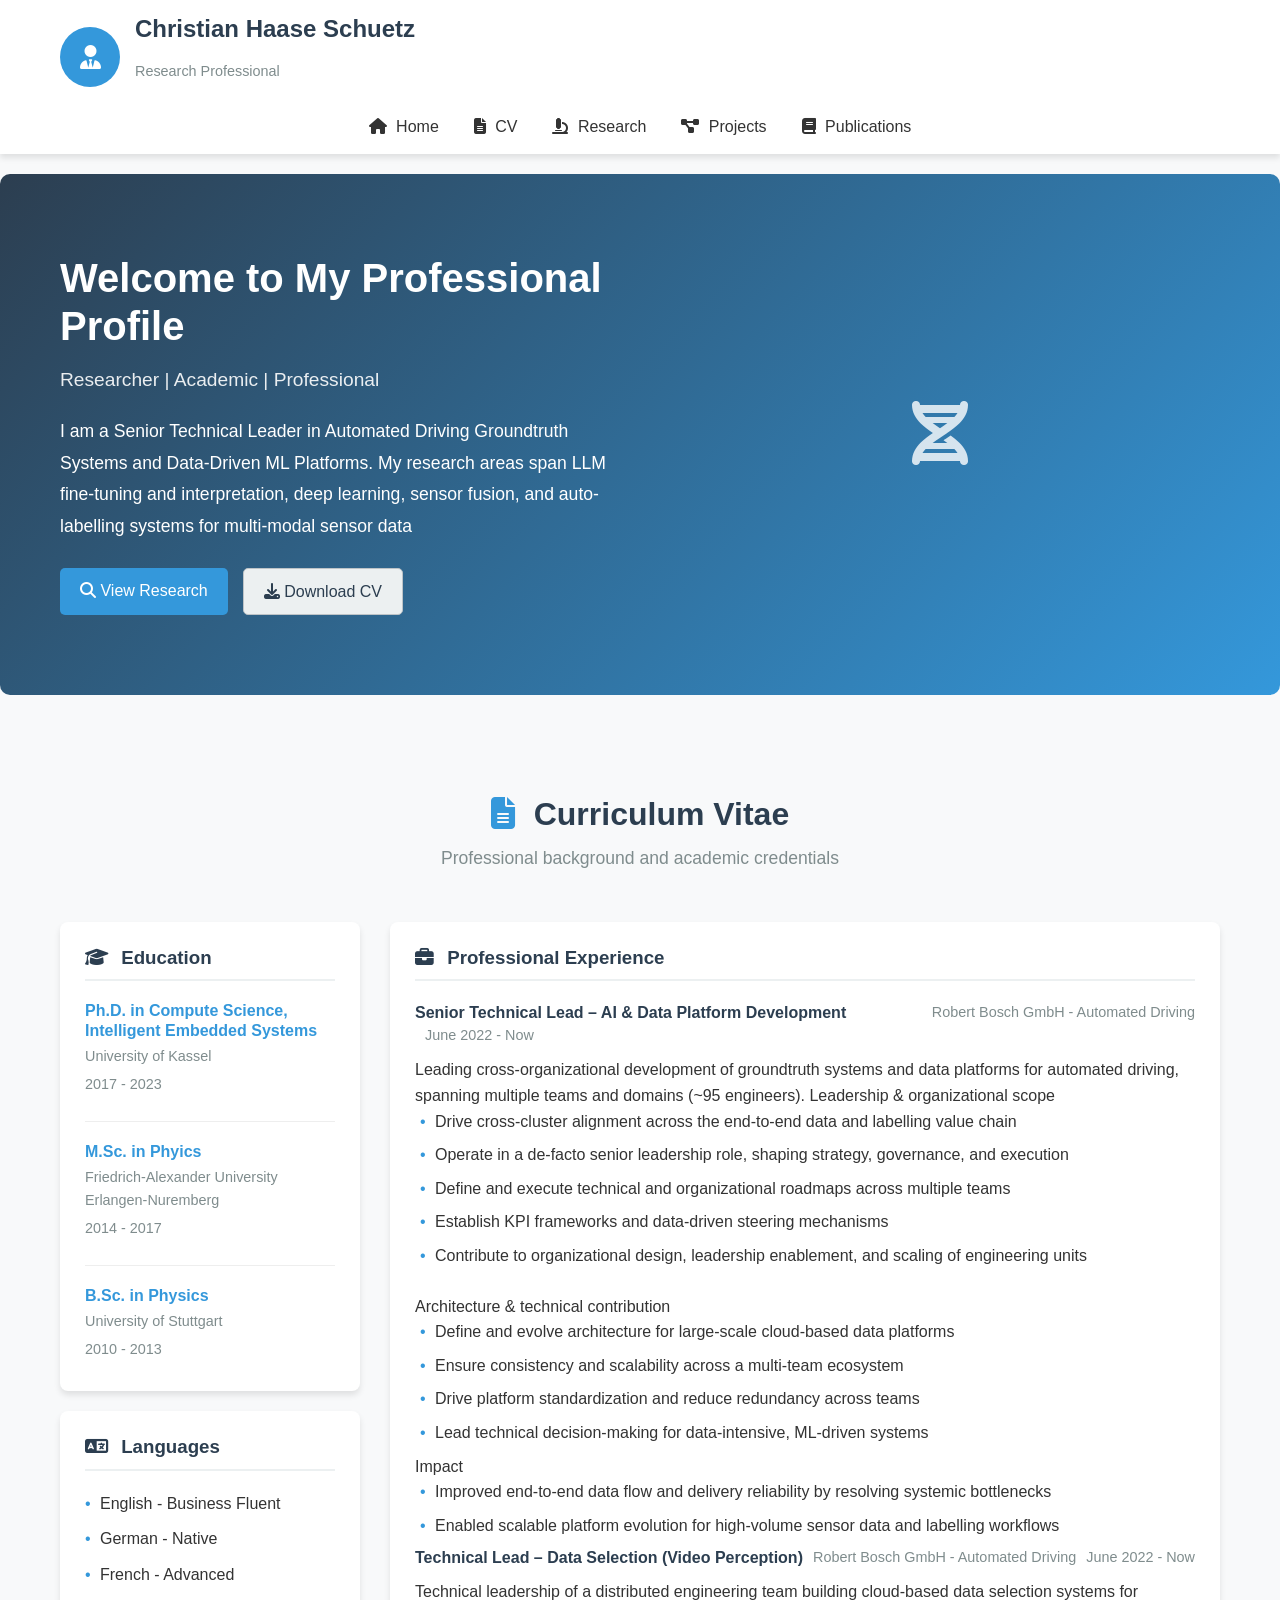
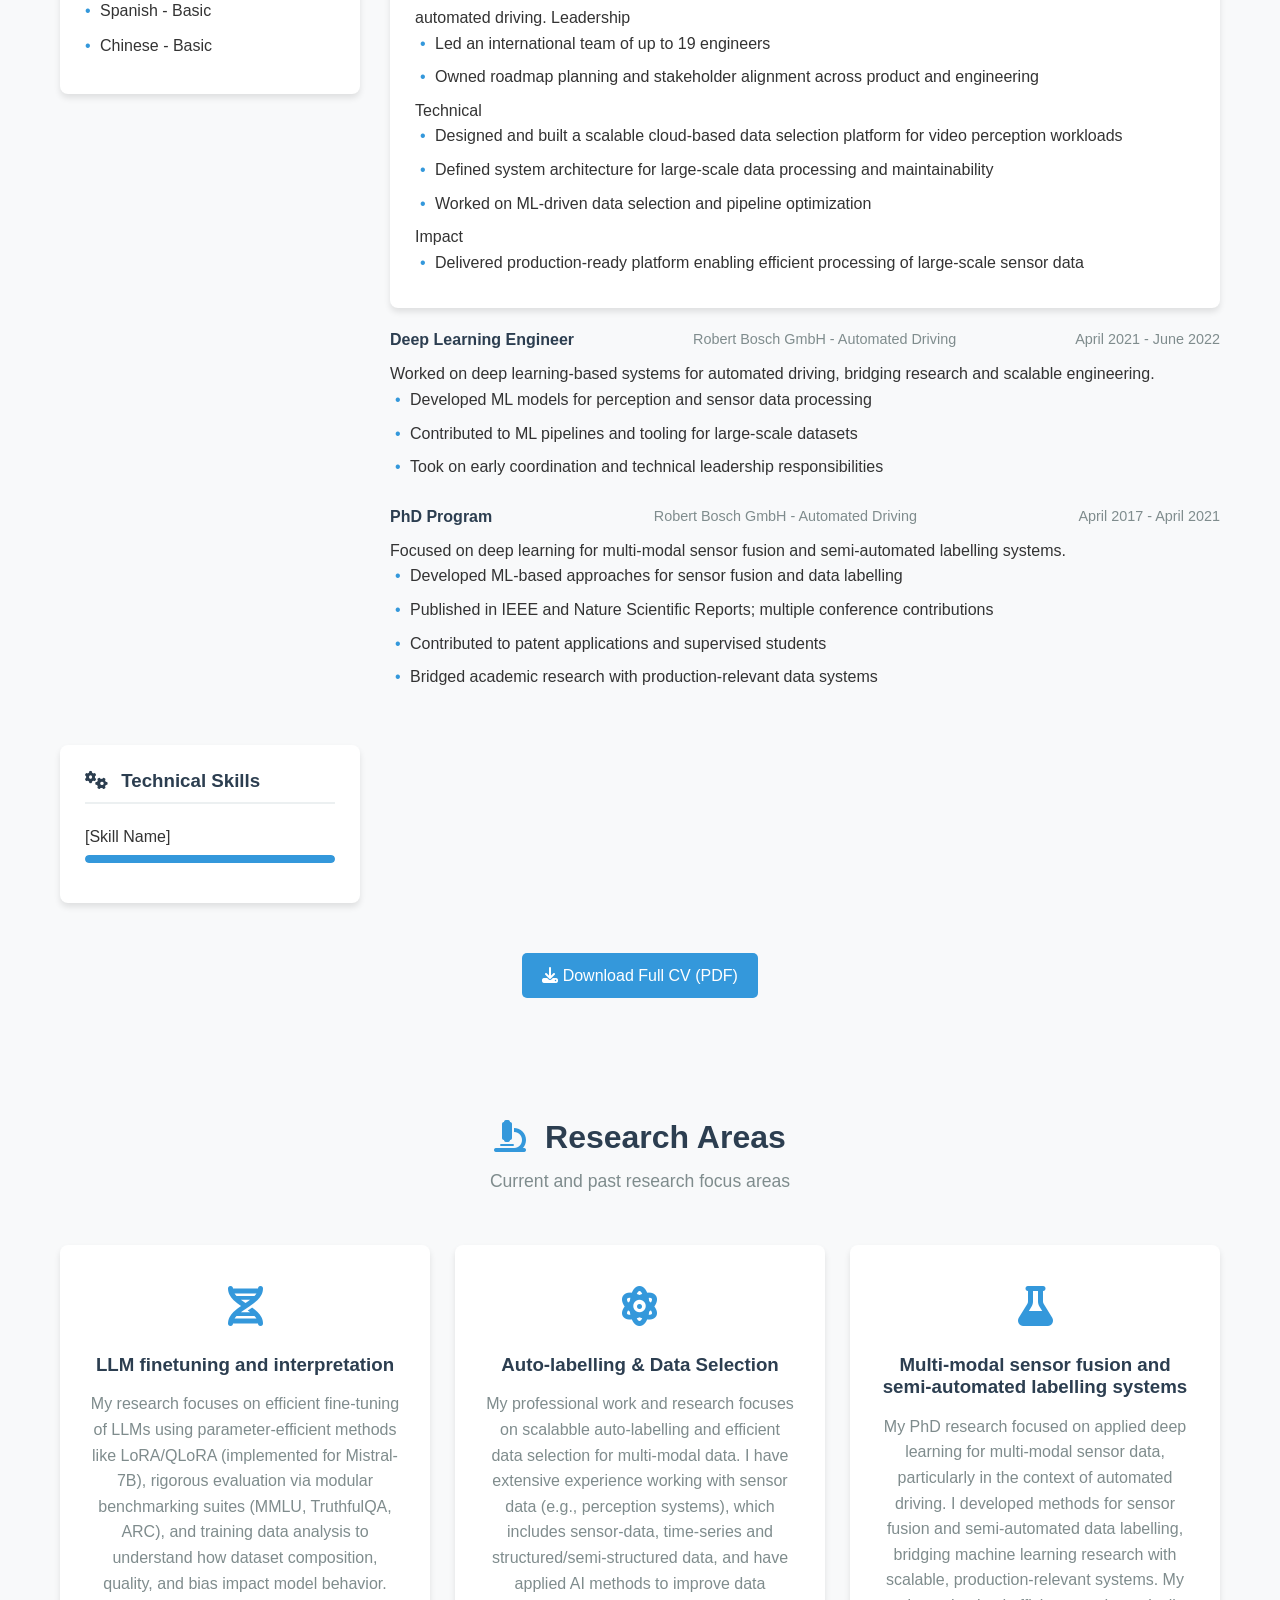
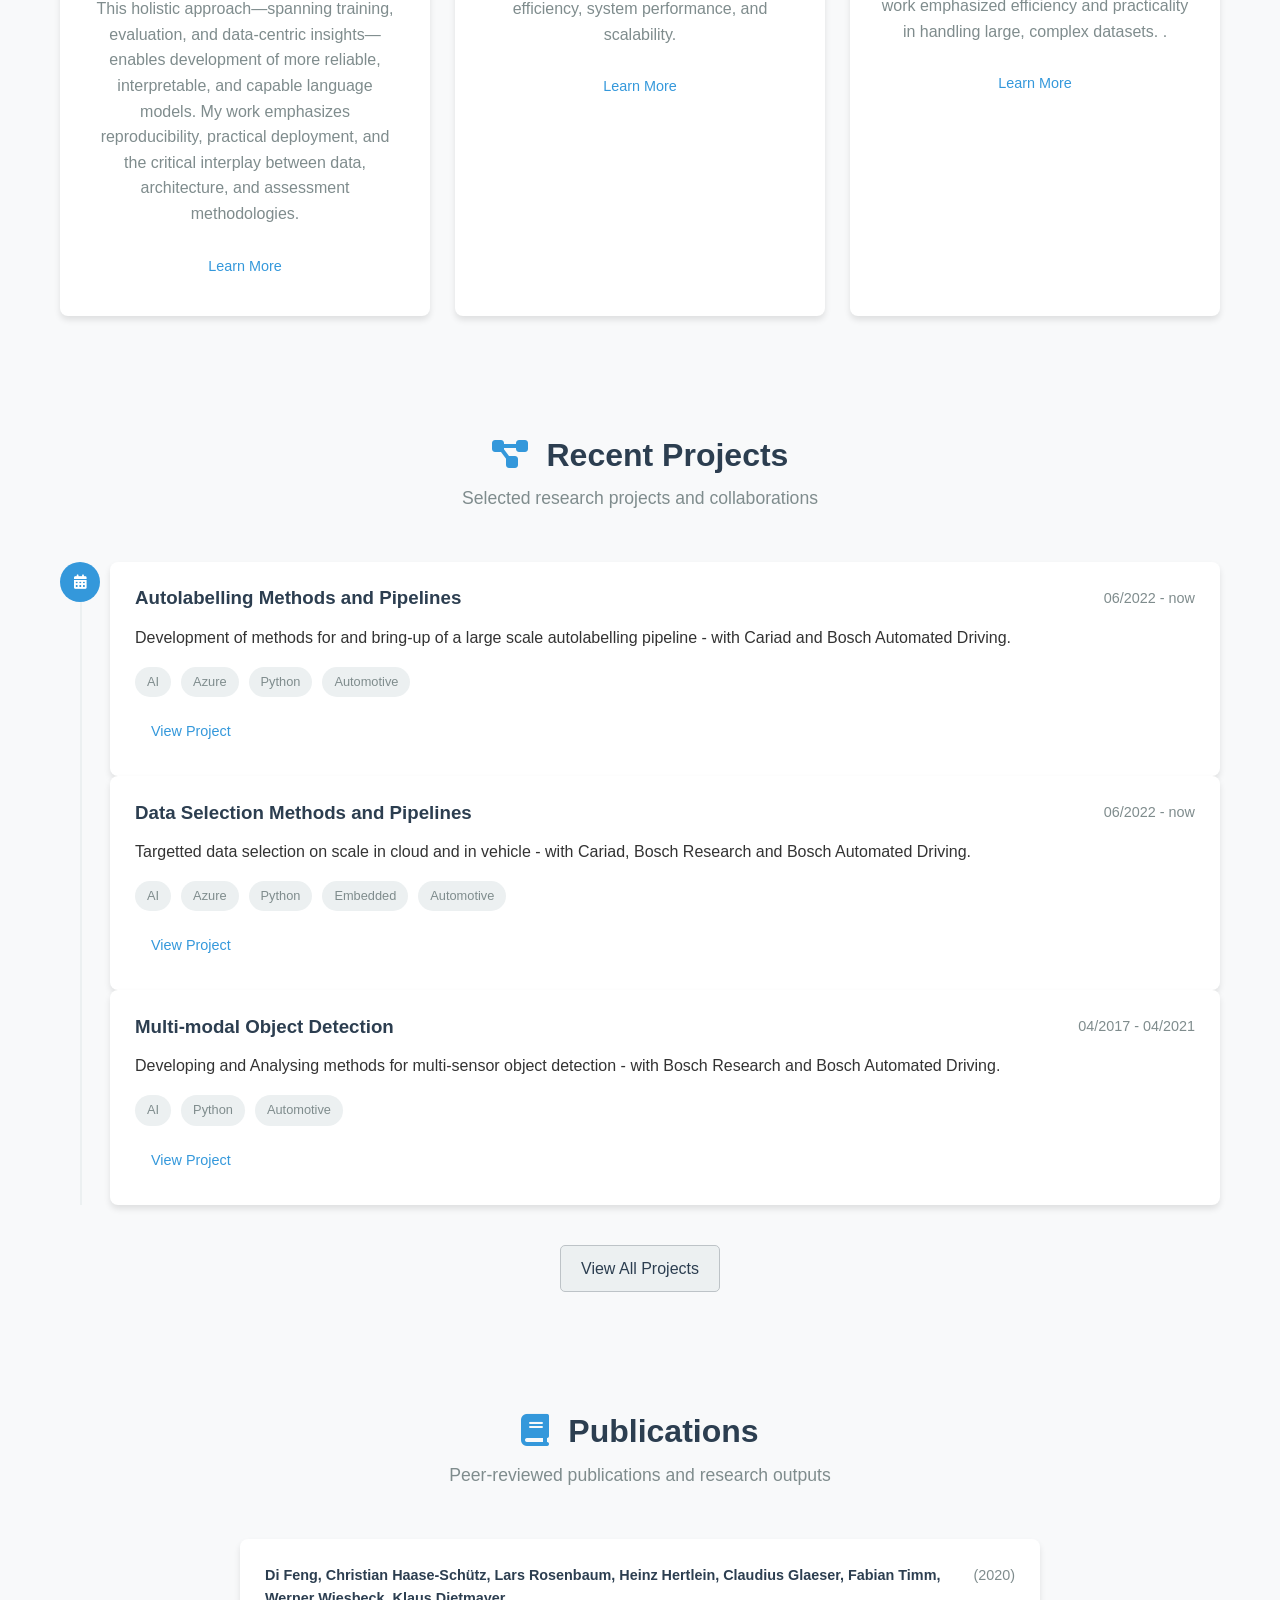
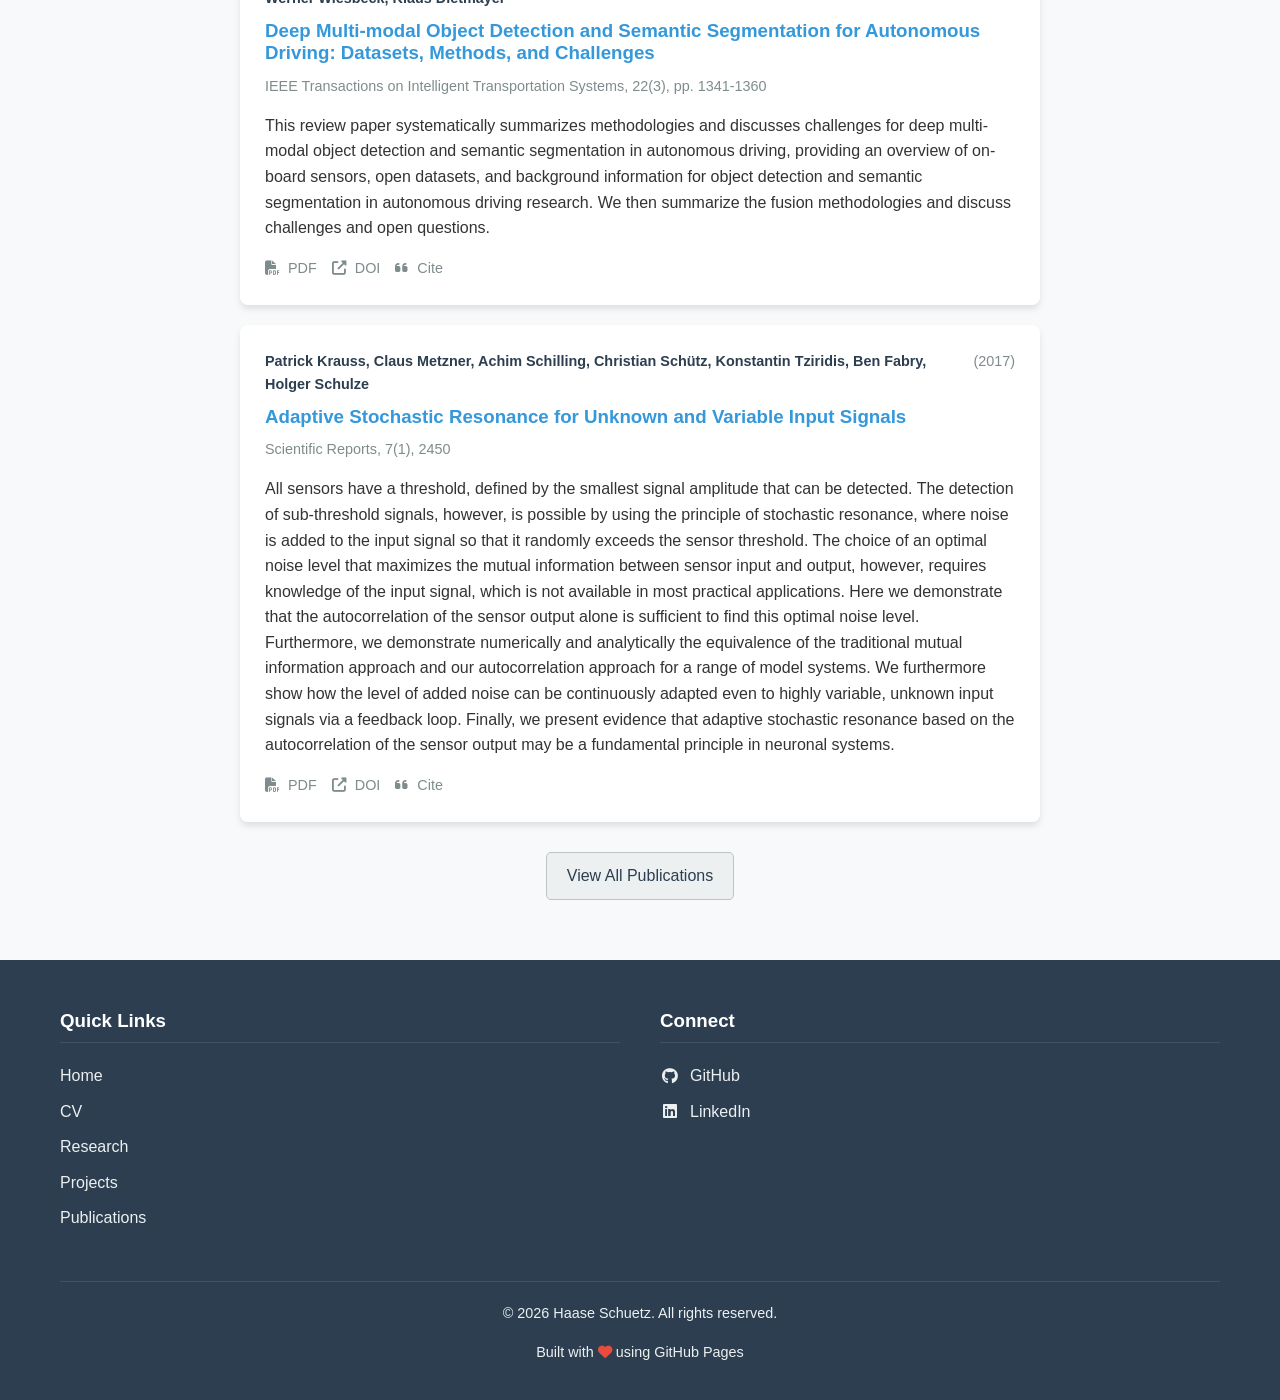
==== commit e53761d1: "Revise project information and add publications Updated project details and added publication entrie" ====
--- a/index.html
+++ b/index.html
@@ -256,17 +256,50 @@
                         </div>
                         <div class="timeline-content">
                             <div class="timeline-header">
-                                <h3>[Project Name]</h3>
-                                <span class="timeline-date">[Start] - [End]</span>
-                            </div>
-                            <p>[Project description]</p>
+                                <h3>Autolabelling Methods and Pipelines</h3>
+                                <span class="timeline-date">06/2022 - now</span>
+                            </div>
+                            <p>Development of methods for and bring-up of a large scale autolabelling pipeline - with Cariad and Bosch Automated Driving.</p>
                             <div class="project-tags">
-                                <span class="tag">[Tag 1]</span>
-                                <span class="tag">[Tag 2]</span>
-                            </div>
-                            <a href="projects/[slug].html" class="btn btn-small">View Project</a>
-                        </div>
-                    </div>
+                                <span class="tag">AI</span>
+                                <span class="tag">Azure</span>
+                                <span class="tag">Python</span>
+                                <span class="tag">Automotive</span>
+                            </div>
+                            <a href="[slug].html" class="btn btn-small">View Project</a>
+                        </div>
+                        <div class="timeline-content">
+                            <div class="timeline-header">
+                                <h3>Data Selection Methods and Pipelines</h3>
+                                <span class="timeline-date">06/2022 - now</span>
+                            </div>
+                            <p>Targetted data selection on scale in cloud and in vehicle - with Cariad, Bosch Research and Bosch Automated Driving.</p>
+                            <div class="project-tags">
+                                <span class="tag">AI</span>
+                                <span class="tag">Azure</span>
+                                <span class="tag">Python</span>
+                                <span class="tag">Embedded</span>
+                                <span class="tag">Automotive</span>
+                            </div>
+                            <a href="[slug].html" class="btn btn-small">View Project</a>
+                        </div>
+                        <div class="timeline-content">
+                            <div class="timeline-header">
+                                <h3>Multi-modal Object Detection</h3>
+                                <span class="timeline-date">04/2017 - 04/2021</span>
+                            </div>
+                            <p>Developing and Analysing methods for multi-sensor object detection - with Bosch Research and Bosch Automated Driving.</p>
+                            <div class="project-tags">
+                                <span class="tag">AI</span>
+                                <span class="tag">Python</span>
+                                <span class="tag">Automotive</span>
+                            </div>
+                            <a href="[slug].html" class="btn btn-small">View Project</a>
+                        </div>
+                    </div>
+                </div>
+                <div class="view-all-publications">
+                    <a href="/projects/index.html" class="btn btn-secondary">View All Projects</a>
                 </div>
             </div>
         </section>
@@ -278,20 +311,36 @@
                     <h2><i class="fas fa-book"></i> Publications</h2>
                     <p class="section-description">Peer-reviewed publications and research outputs</p>
                 </div>
-                <!--div class="publications-list">
-                    <div class="publication-item">
+                <div class="publications-list">
+                    <div class="publication-item" data-type="journal">
                         <div class="publication-citation">
-                            <span class="publication-authors">[Authors]</span>
-                            <span class="publication-year">([Year])</span>
-                        </div>
-                        <h3 class="publication-title">[Publication Title]</h3>
-                        <p class="publication-journal">[Journal Name], [Volume]([Issue]), [Pages]</p>
+                            <span class="publication-authors">Di Feng, Christian Haase-Schütz, Lars Rosenbaum, Heinz Hertlein, Claudius Glaeser, Fabian Timm, Werner Wiesbeck, Klaus Dietmayer</span>
+                            <span class="publication-year">(2020)</span>
+                        </div>
+                        <h3 class="publication-title">Deep Multi-modal Object Detection and Semantic Segmentation for Autonomous Driving: Datasets, Methods, and Challenges</h3>
+                        <p class="publication-journal">IEEE Transactions on Intelligent Transportation Systems, 22(3), pp. 1341-1360</p>
+                        <p class="publication-abstract">This review paper systematically summarizes methodologies and discusses challenges for deep multi-modal object detection and semantic segmentation in autonomous driving, providing an overview of on-board sensors, open datasets, and background information for object detection and semantic segmentation in autonomous driving research. We then summarize the fusion methodologies and discuss challenges and open questions.</p>
                         <div class="publication-links">
-                            <a href="#" class="publication-link"><i class="fas fa-file-pdf"></i> PDF</a>
-                            <a href="#" class="publication-link"><i class="fas fa-external-link-alt"></i> DOI</a>
-                        </div>
-                    </div>
-            </div-->
+                            <a href="https://arxiv.org/pdf/1902.07830.pdf" class="publication-link" target="_blank"><i class="fas fa-file-pdf"></i> PDF</a>
+                            <a href="https://doi.org/10.1109/TITS.2020.2972974" class="publication-link" target="_blank"><i class="fas fa-external-link-alt"></i> DOI</a>
+                            <a href="#" class="publication-link"><i class="fas fa-quote-left"></i> Cite</a>
+                        </div>
+                    </div>
+                    <div class="publication-item" data-type="journal">
+                        <div class="publication-citation">
+                            <span class="publication-authors">Patrick Krauss, Claus Metzner, Achim Schilling, Christian Schütz, Konstantin Tziridis, Ben Fabry, Holger Schulze</span>
+                            <span class="publication-year">(2017)</span>
+                        </div>
+                        <h3 class="publication-title">Adaptive Stochastic Resonance for Unknown and Variable Input Signals</h3>
+                        <p class="publication-journal">Scientific Reports, 7(1), 2450</p>
+                        <p class="publication-abstract">All sensors have a threshold, defined by the smallest signal amplitude that can be detected. The detection of sub-threshold signals, however, is possible by using the principle of stochastic resonance, where noise is added to the input signal so that it randomly exceeds the sensor threshold. The choice of an optimal noise level that maximizes the mutual information between sensor input and output, however, requires knowledge of the input signal, which is not available in most practical applications. Here we demonstrate that the autocorrelation of the sensor output alone is sufficient to find this optimal noise level. Furthermore, we demonstrate numerically and analytically the equivalence of the traditional mutual information approach and our autocorrelation approach for a range of model systems. We furthermore show how the level of added noise can be continuously adapted even to highly variable, unknown input signals via a feedback loop. Finally, we present evidence that adaptive stochastic resonance based on the autocorrelation of the sensor output may be a fundamental principle in neuronal systems.</p>
+                        <div class="publication-links">
+                            <a href="https://www.nature.com/articles/s41598-017-02644-w" class="publication-link" target="_blank"><i class="fas fa-file-pdf"></i> PDF</a>
+                            <a href="https://doi.org/10.1038/s41598-017-02644-w" class="publication-link" target="_blank"><i class="fas fa-external-link-alt"></i> DOI</a>
+                            <a href="#" class="publication-link"><i class="fas fa-quote-left"></i> Cite</a>
+                        </div>
+                    </div>
+            </div>
                 <div class="view-all-publications">
                     <a href="publications.html" class="btn btn-secondary">View All Publications</a>
                 </div>
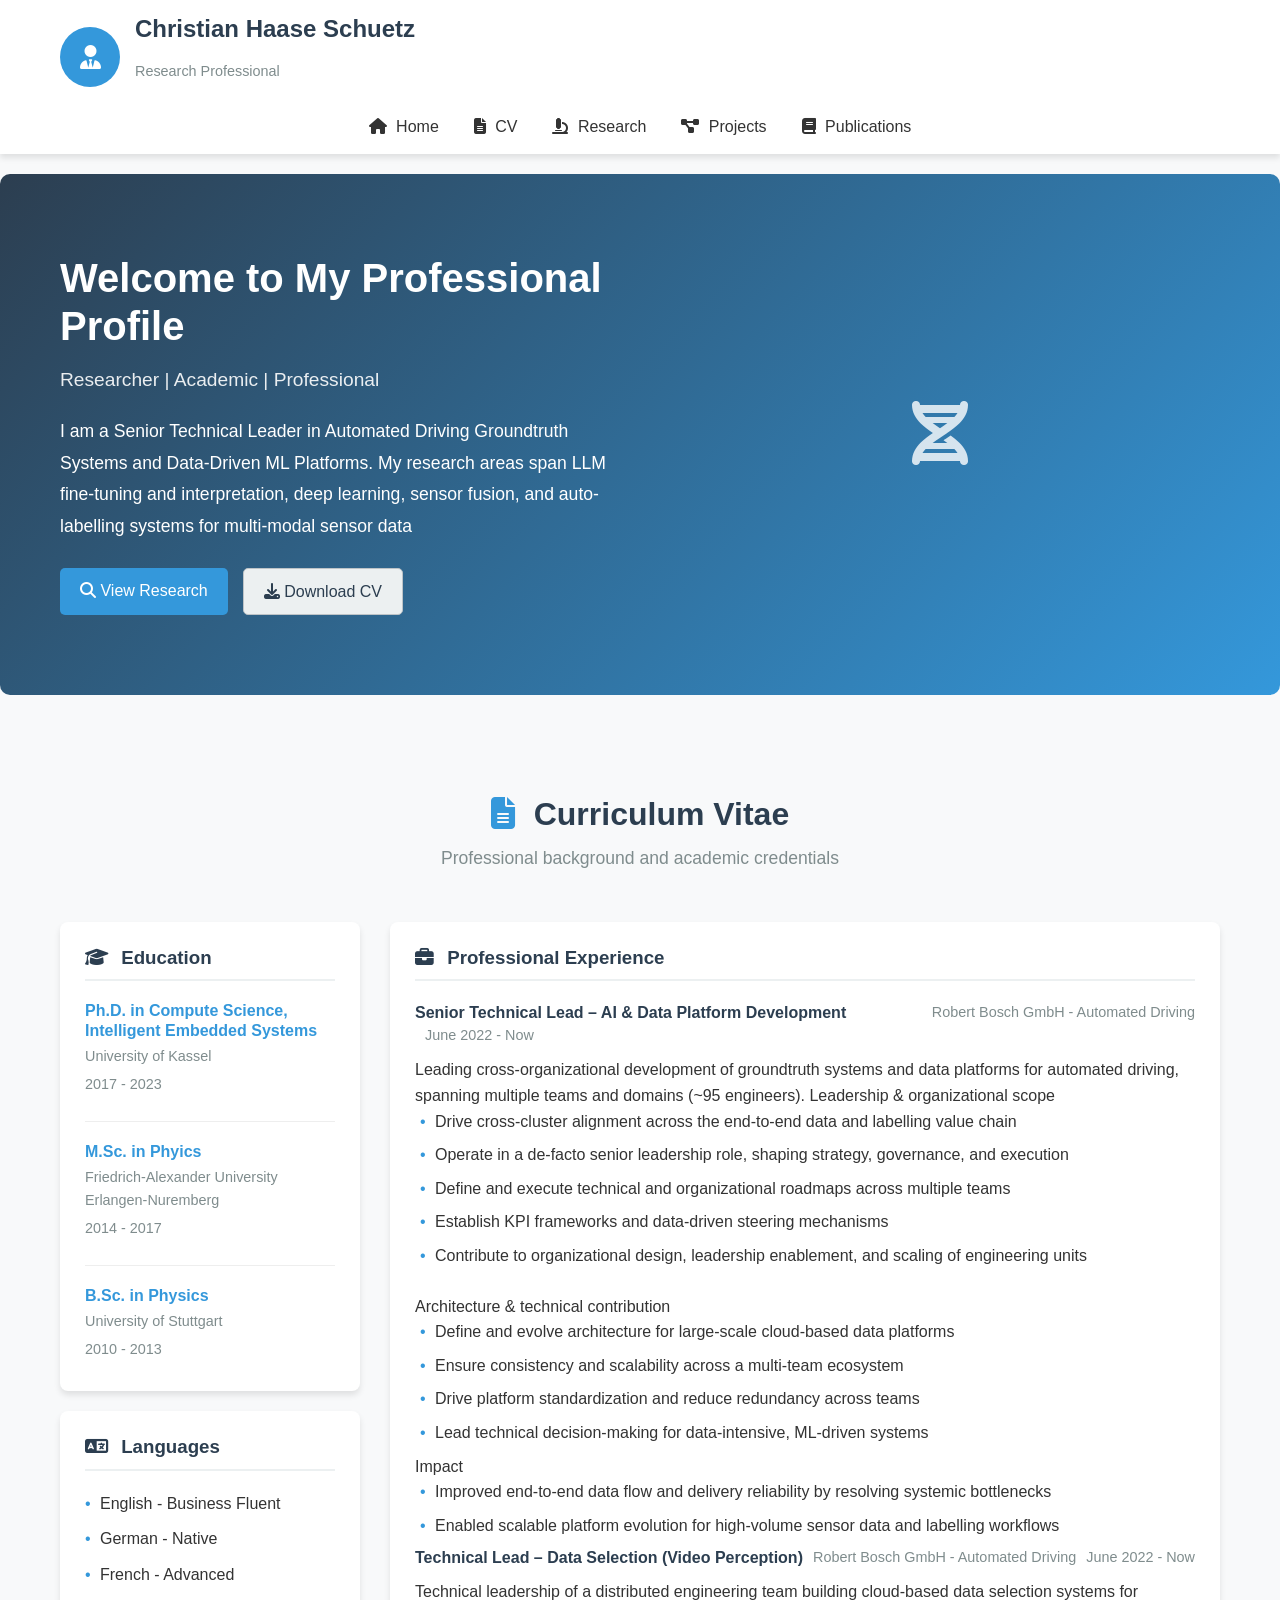
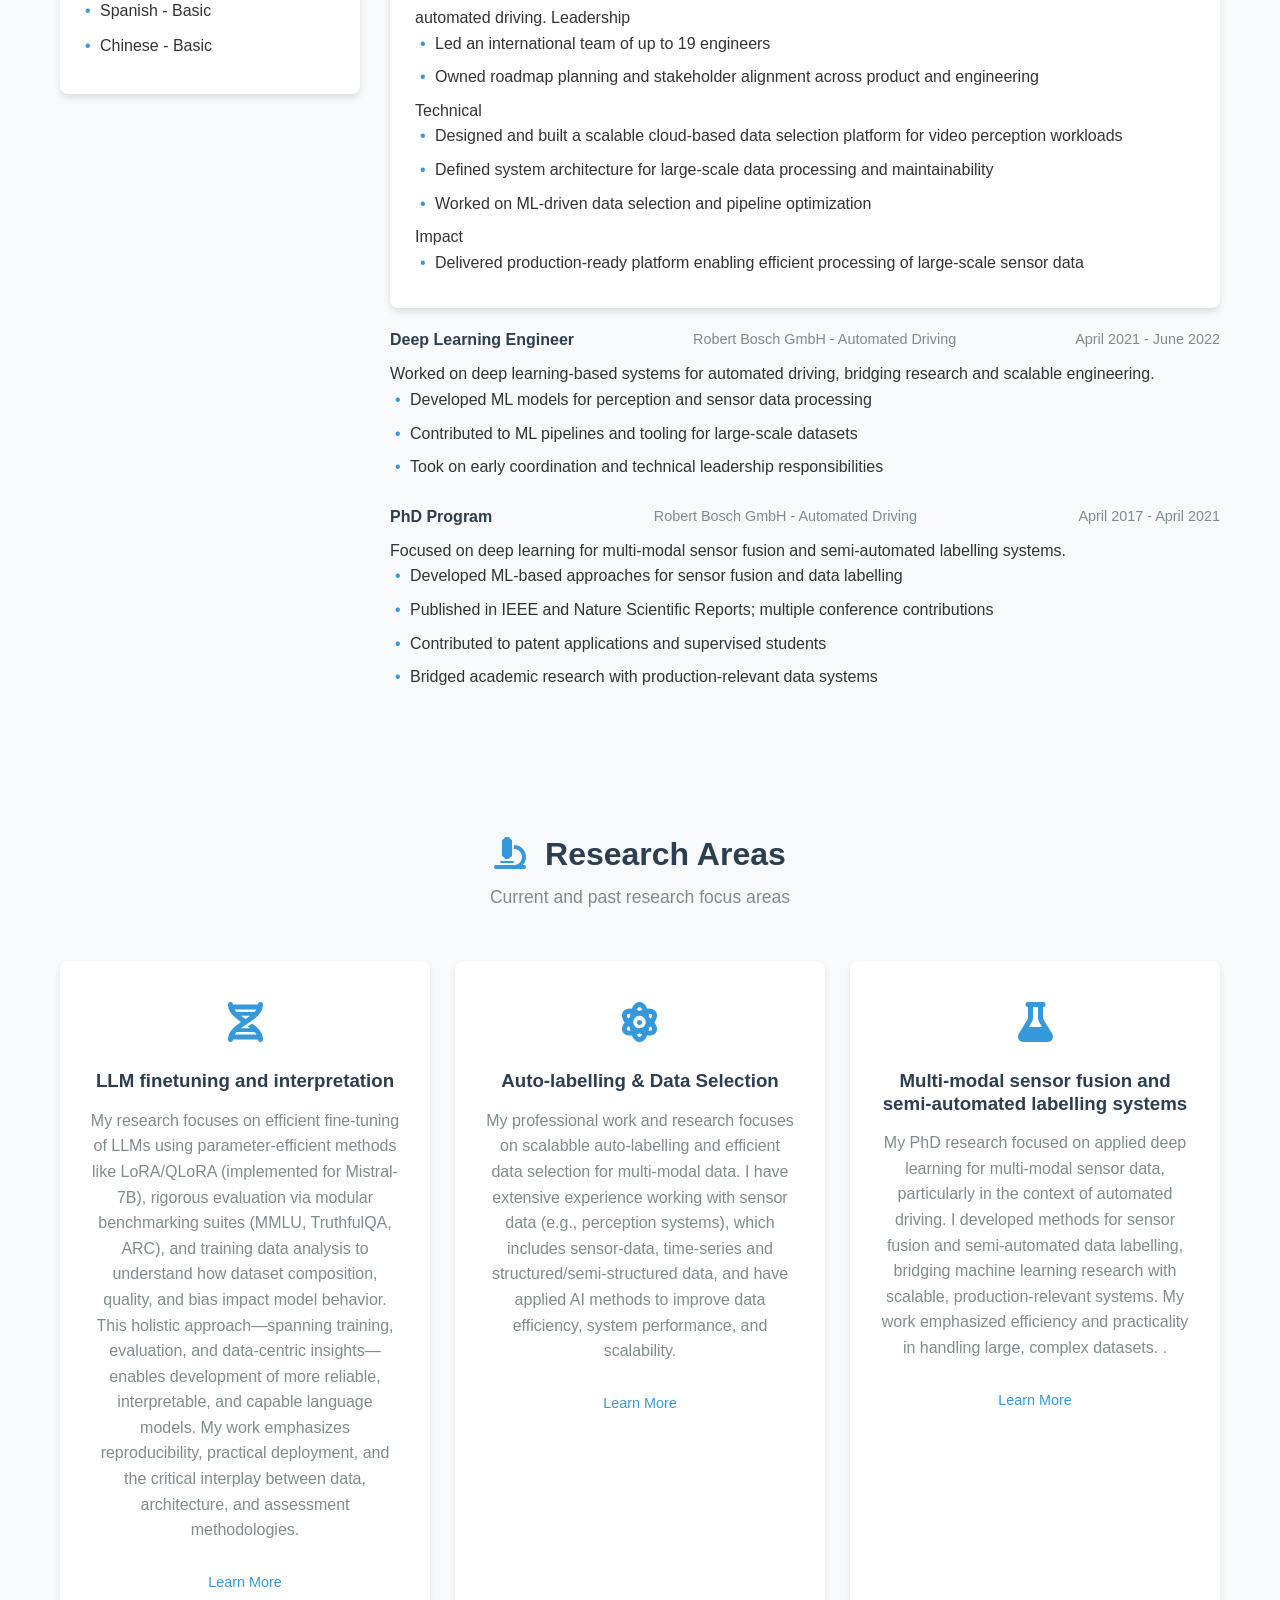
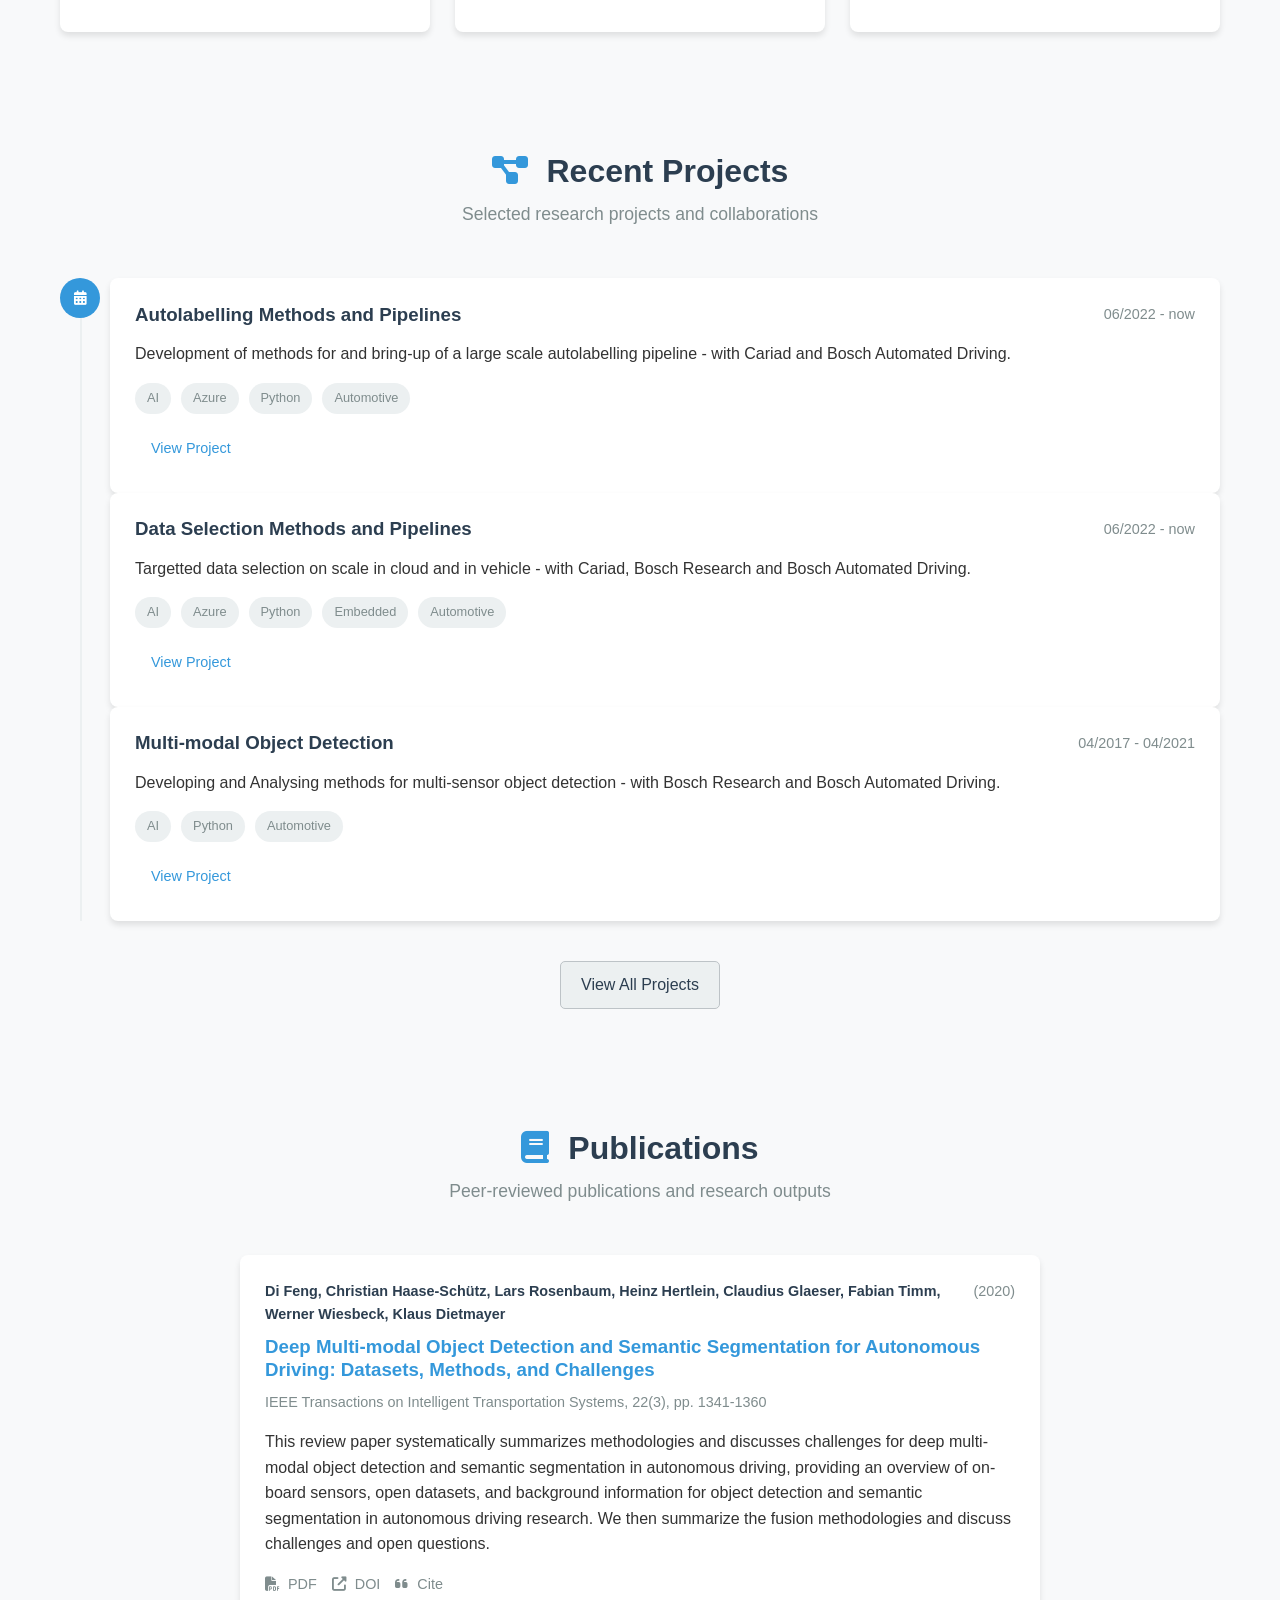
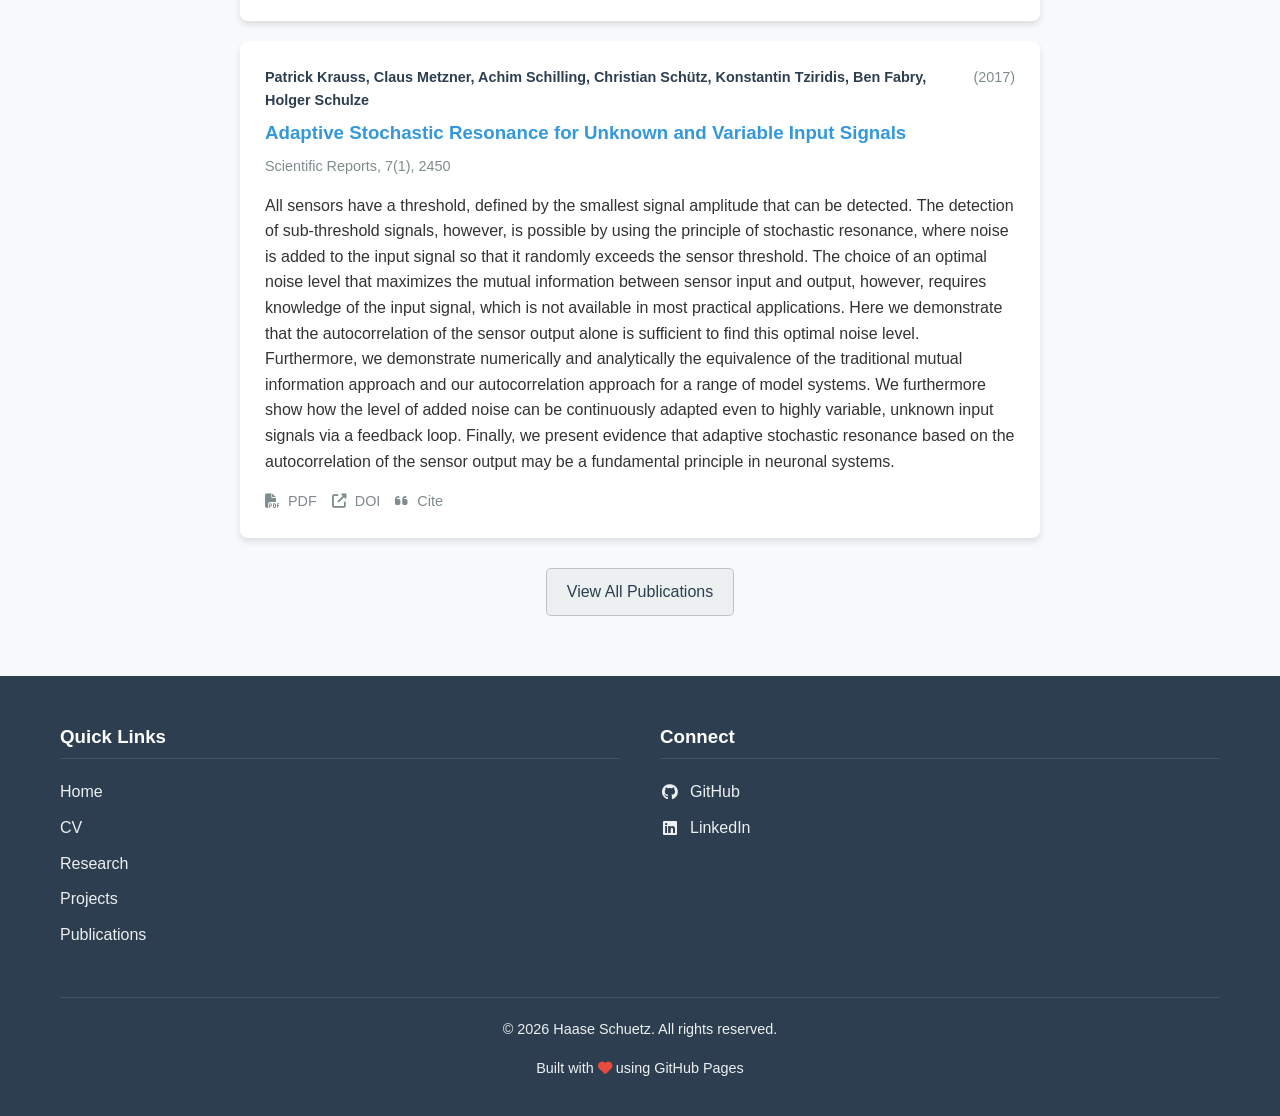
==== commit bd96fcb2: "Update index.html" ====
--- a/index.html
+++ b/index.html
@@ -185,7 +185,7 @@
                             </div>
                         </div>
                         <!-- Skills -->
-                        <div class="cv-card">
+                        <!--div class="cv-card">
                             <h3><i class="fas fa-cogs"></i> Technical Skills</h3>
                             <div class="skills-grid">
                                 <div class="skill-item">
@@ -195,14 +195,14 @@
                                     </div>
                                 </div>
                             </div>
-                        </div>
-                    </div>
-                </div>
-                <div class="download-cv">
+                        </div-->
+                    </div>
+                </div>
+                <!--div class="download-cv">
                     <a href="documents/cv.pdf" class="btn btn-primary" download>
                         <i class="fas fa-download"></i> Download Full CV (PDF)
                     </a>
-                </div>
+                </div-->
             </div>
         </section>
 
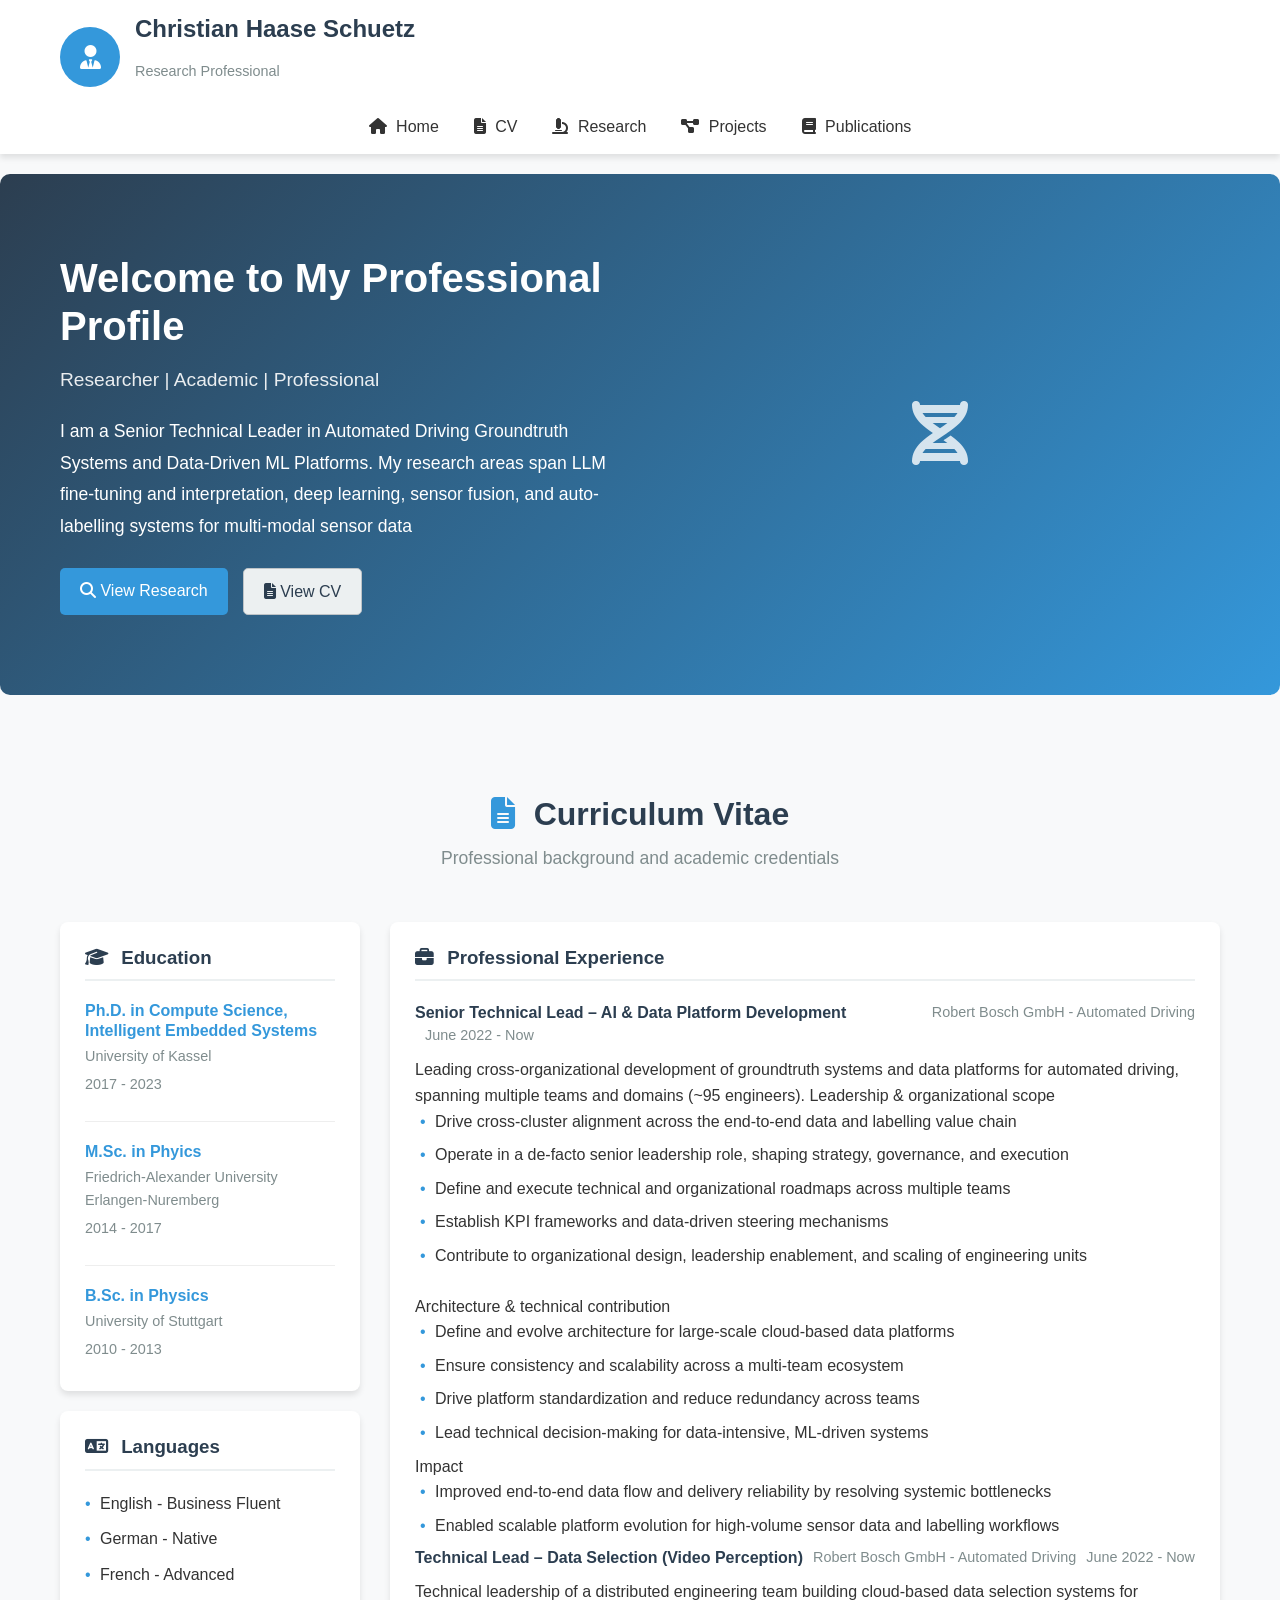
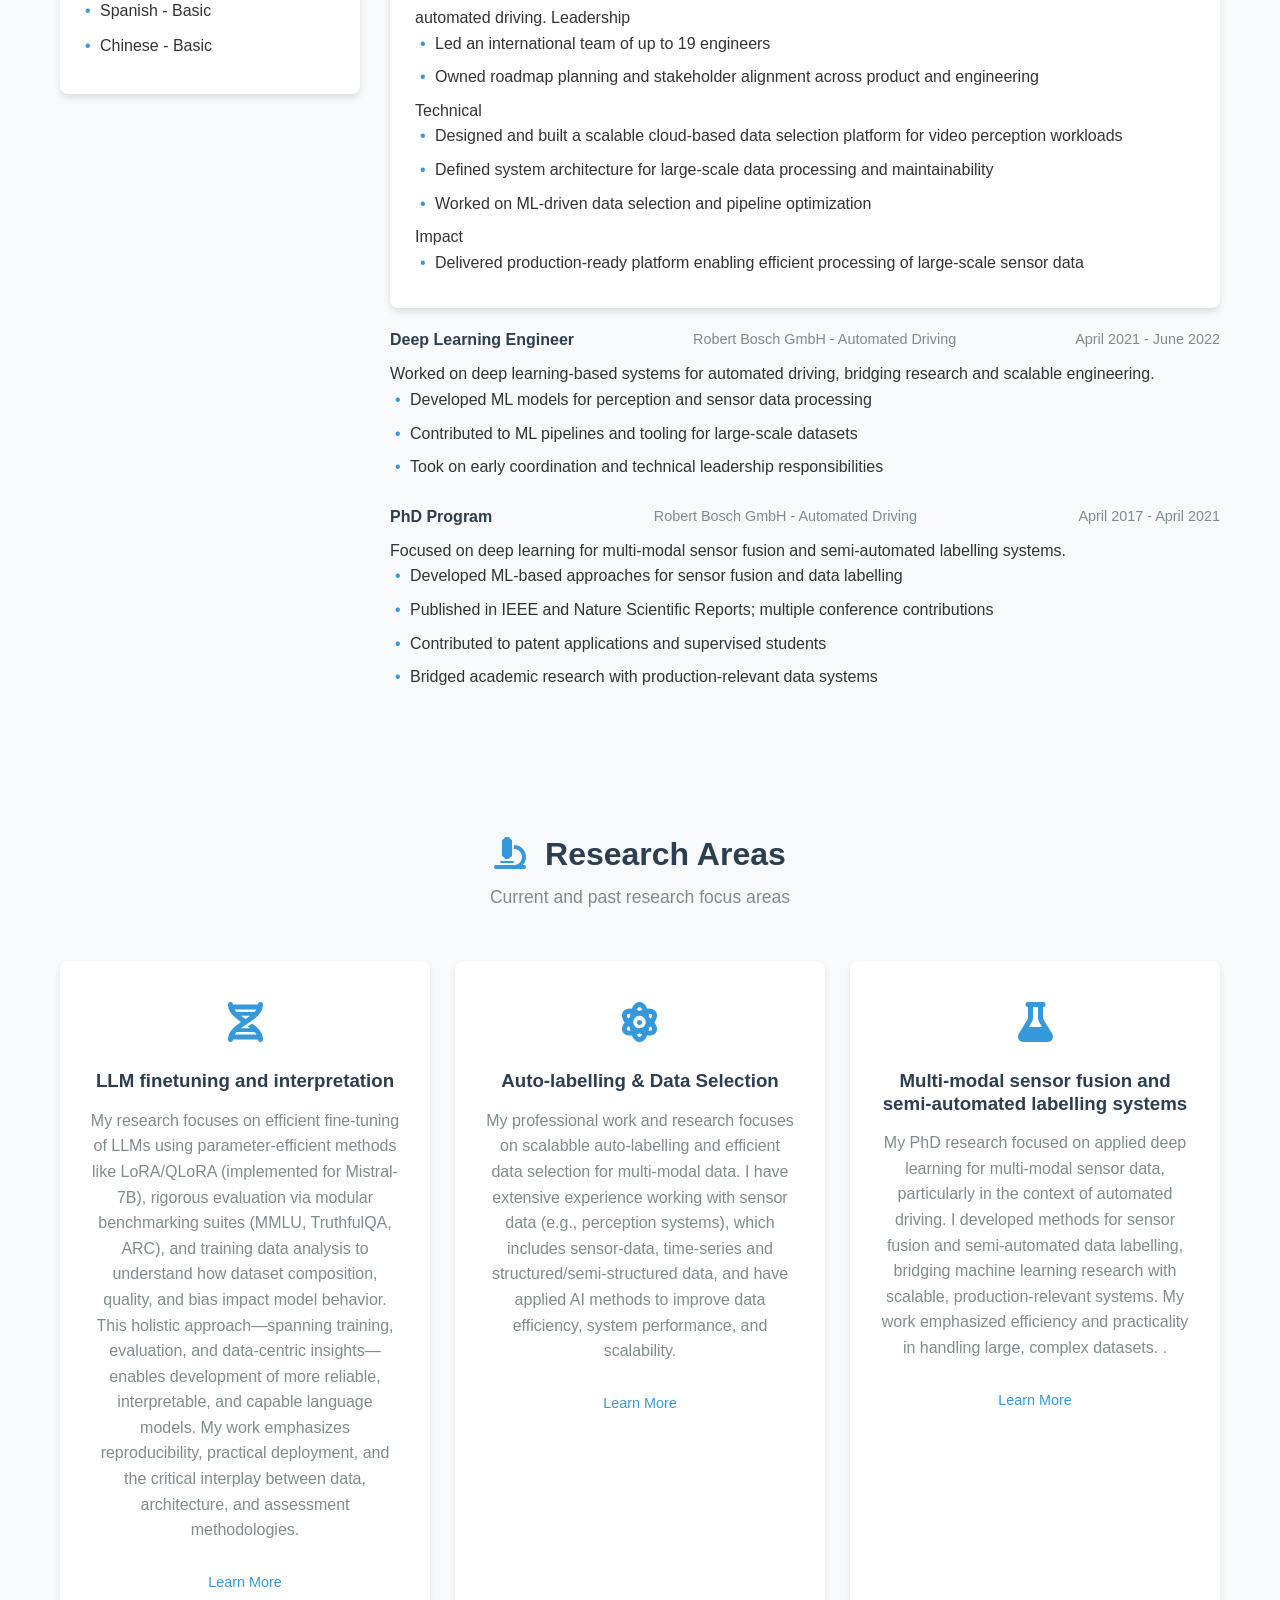
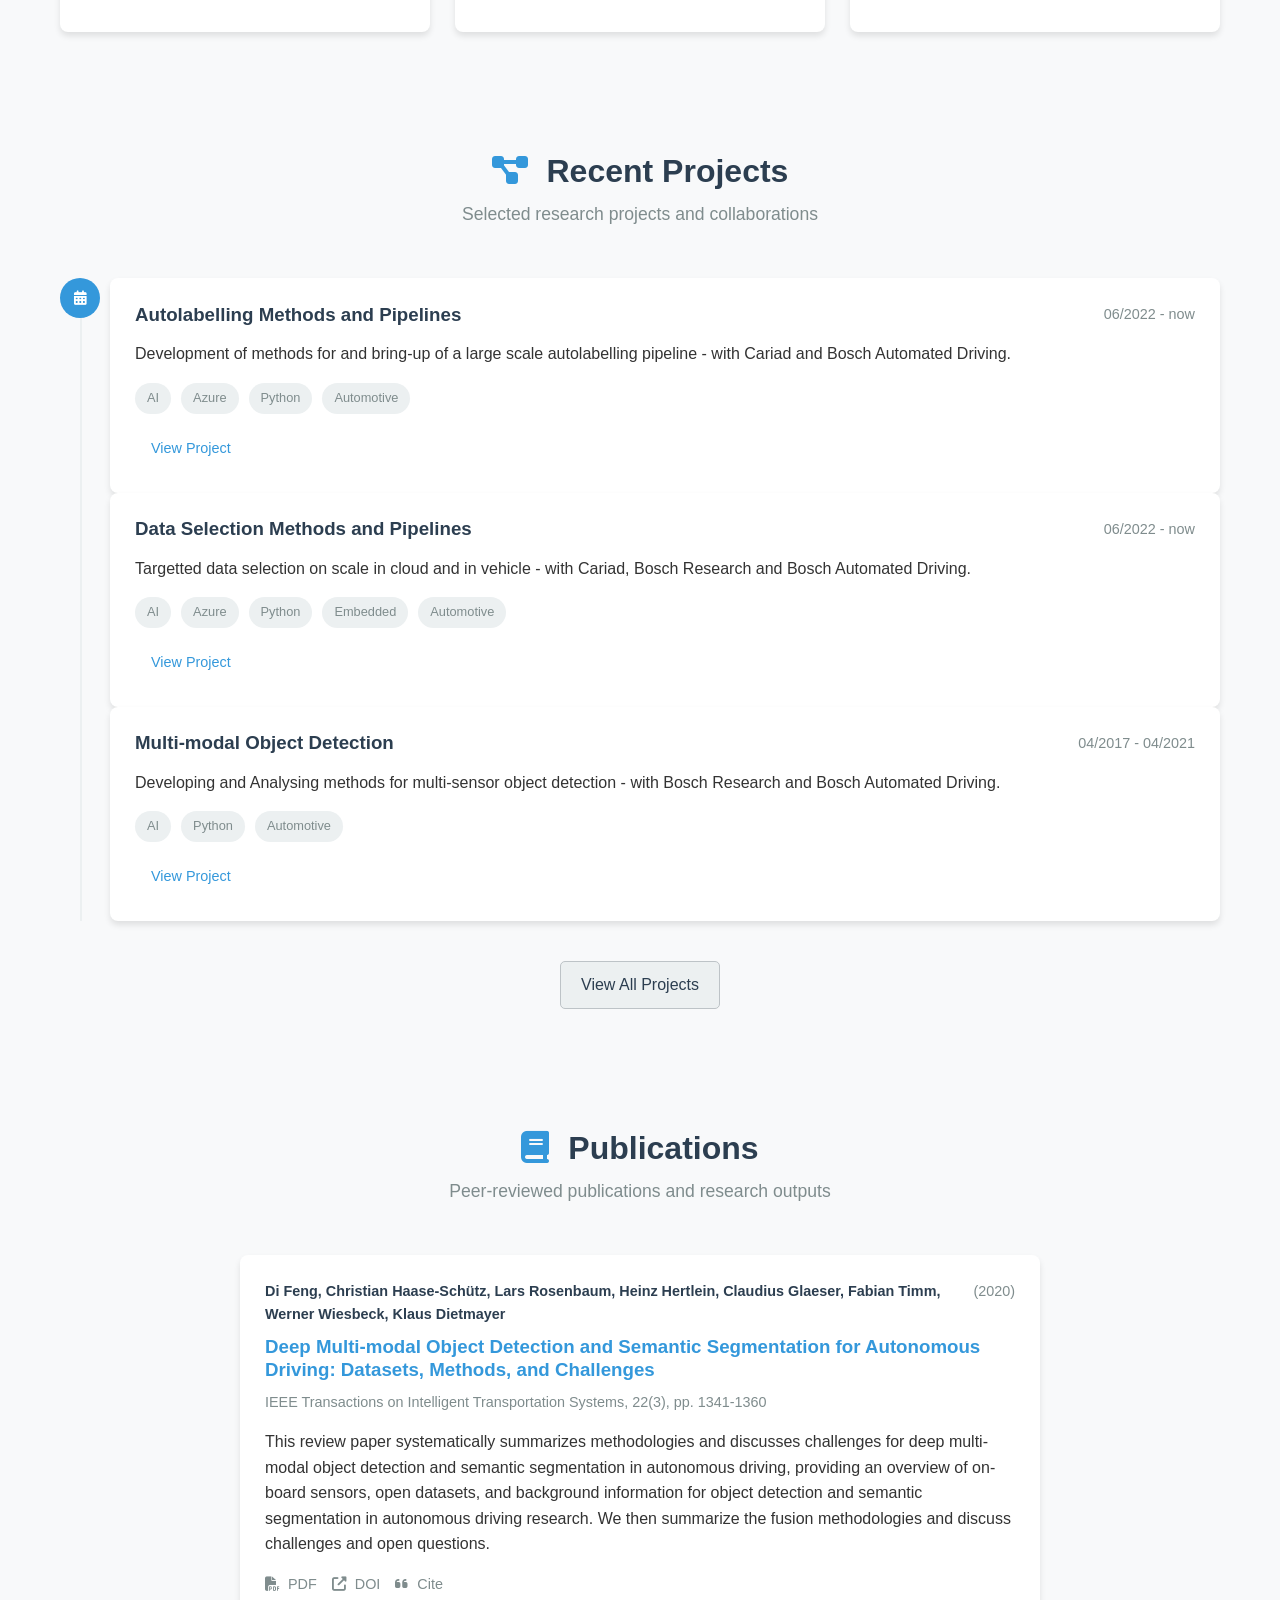
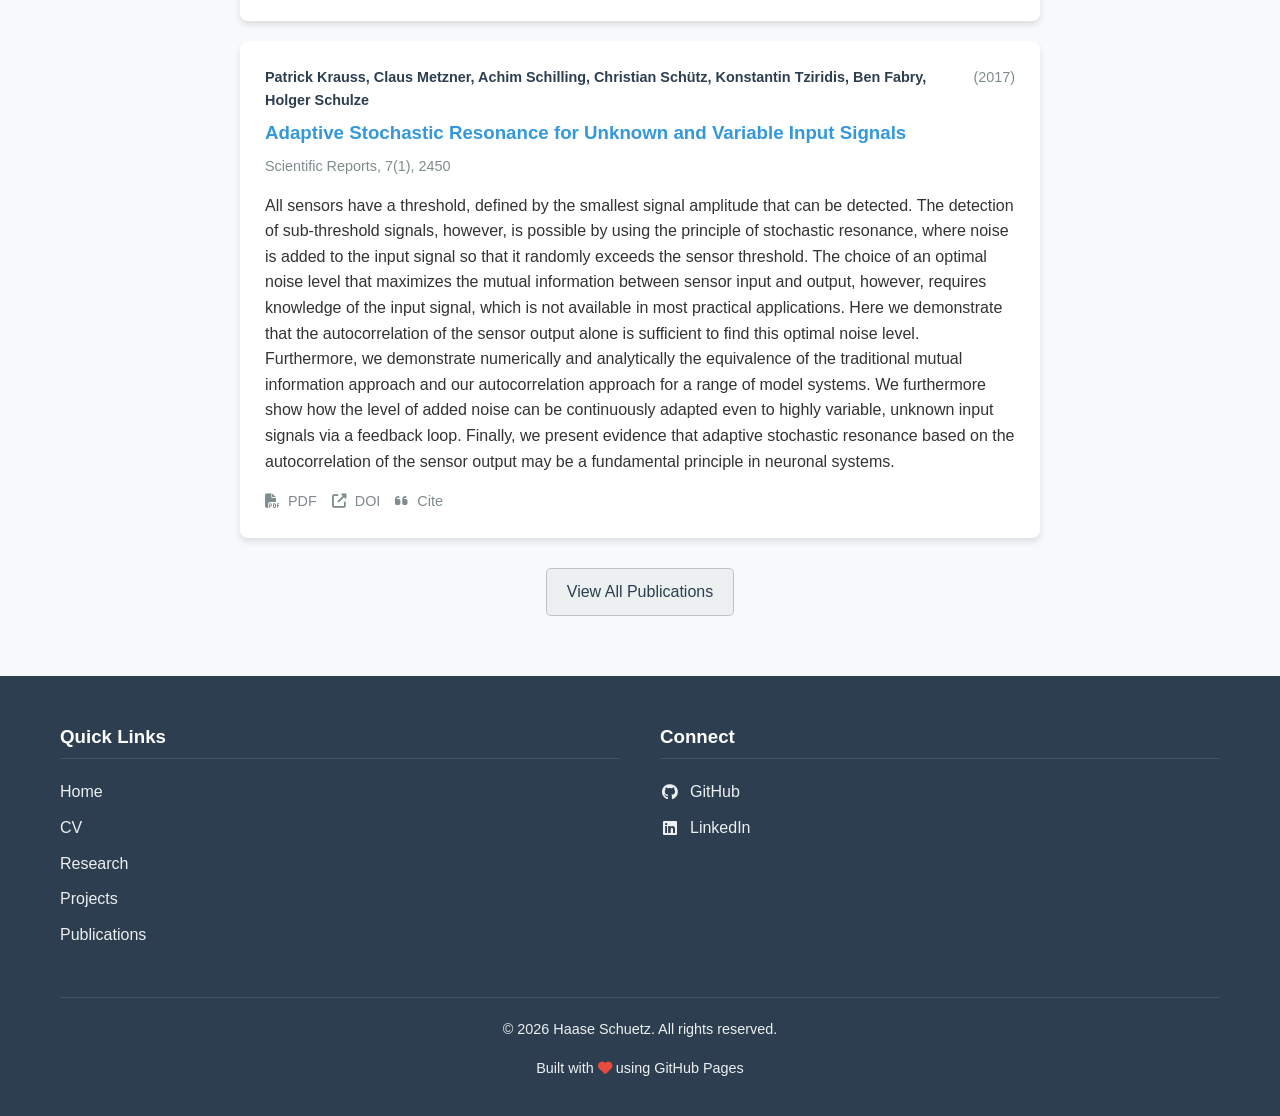
==== commit c2cd5643: "Update index.html" ====
--- a/index.html
+++ b/index.html
@@ -44,7 +44,7 @@
                     </div>
                     <div class="cta-buttons">
                         <a href="#research" class="btn btn-primary"><i class="fas fa-search"></i> View Research</a>
-                        <a href="#cv" class="btn btn-secondary"><i class="fas fa-download"></i> Download CV</a>
+                        <a href="#cv" class="btn btn-secondary"><i class="fas fa-file-alt"></i> View CV</a>
                     </div>
                 </div>
                 <div class="hero-image">
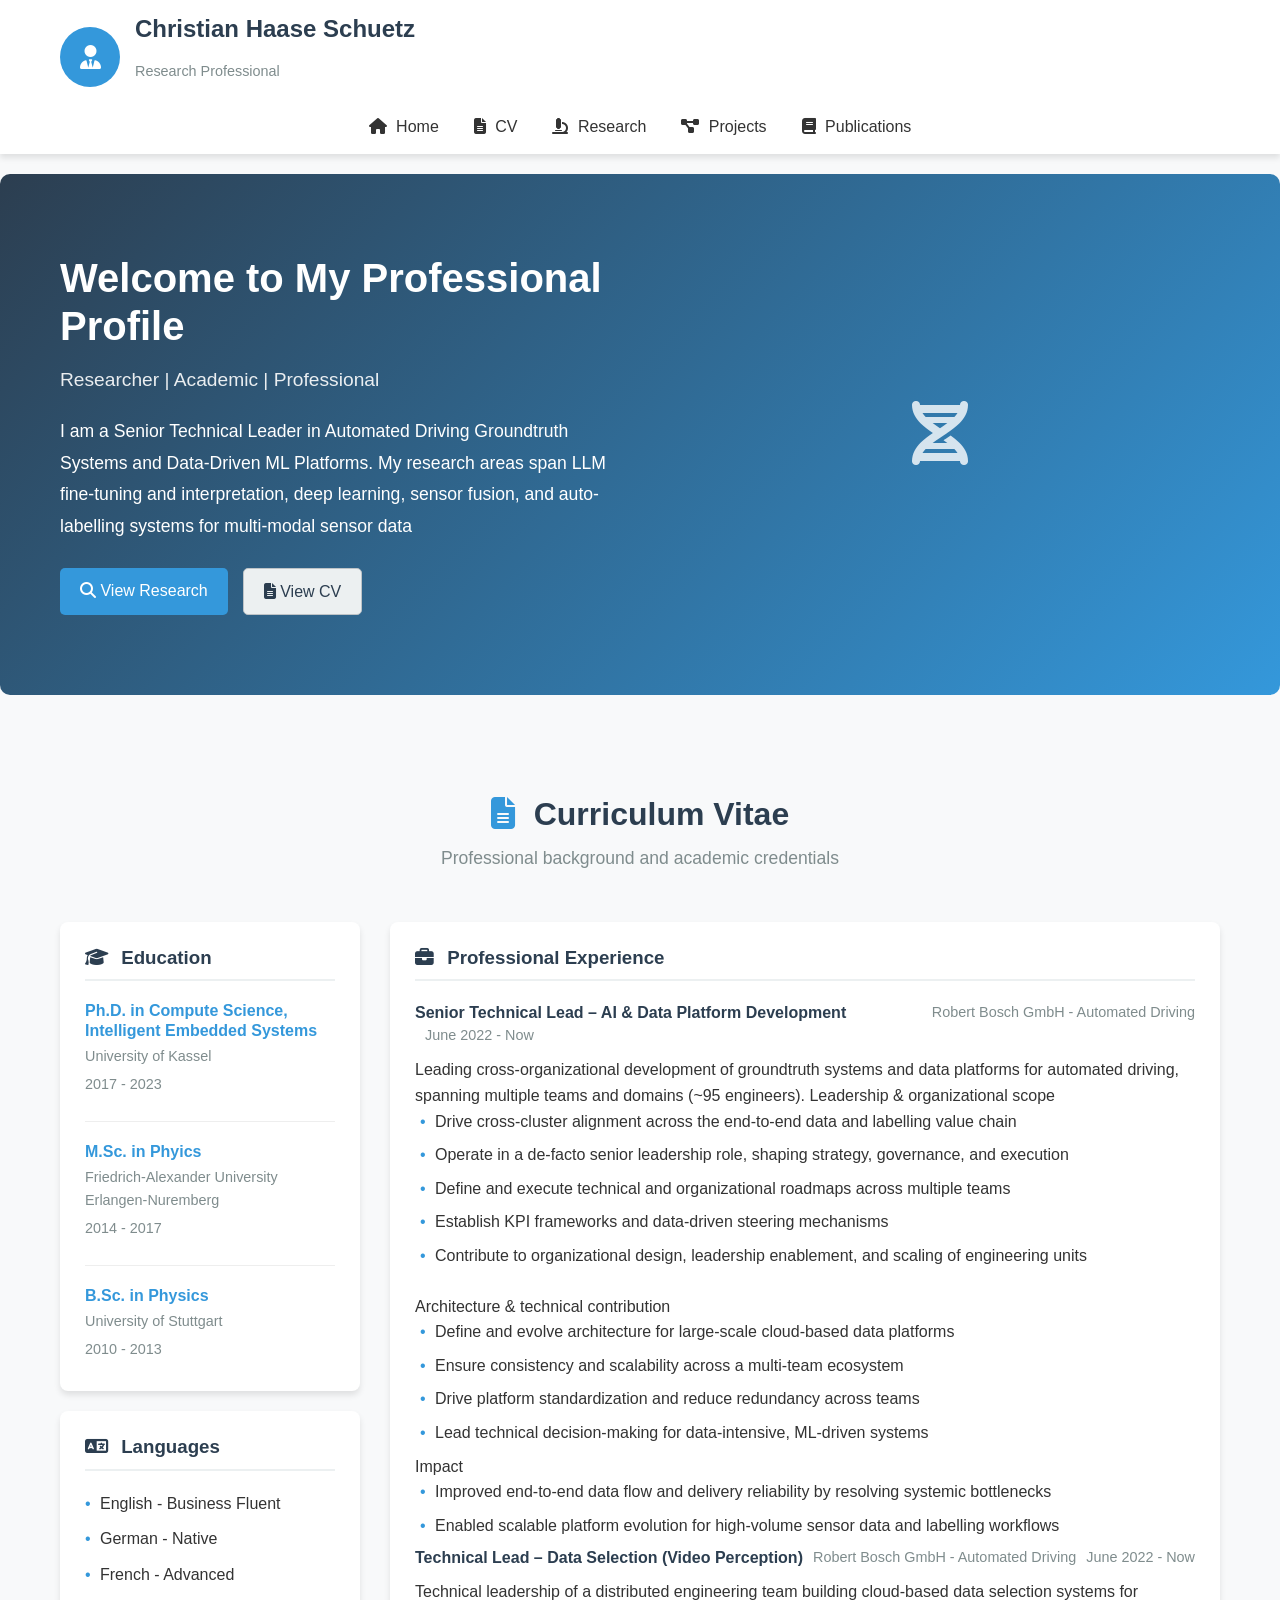
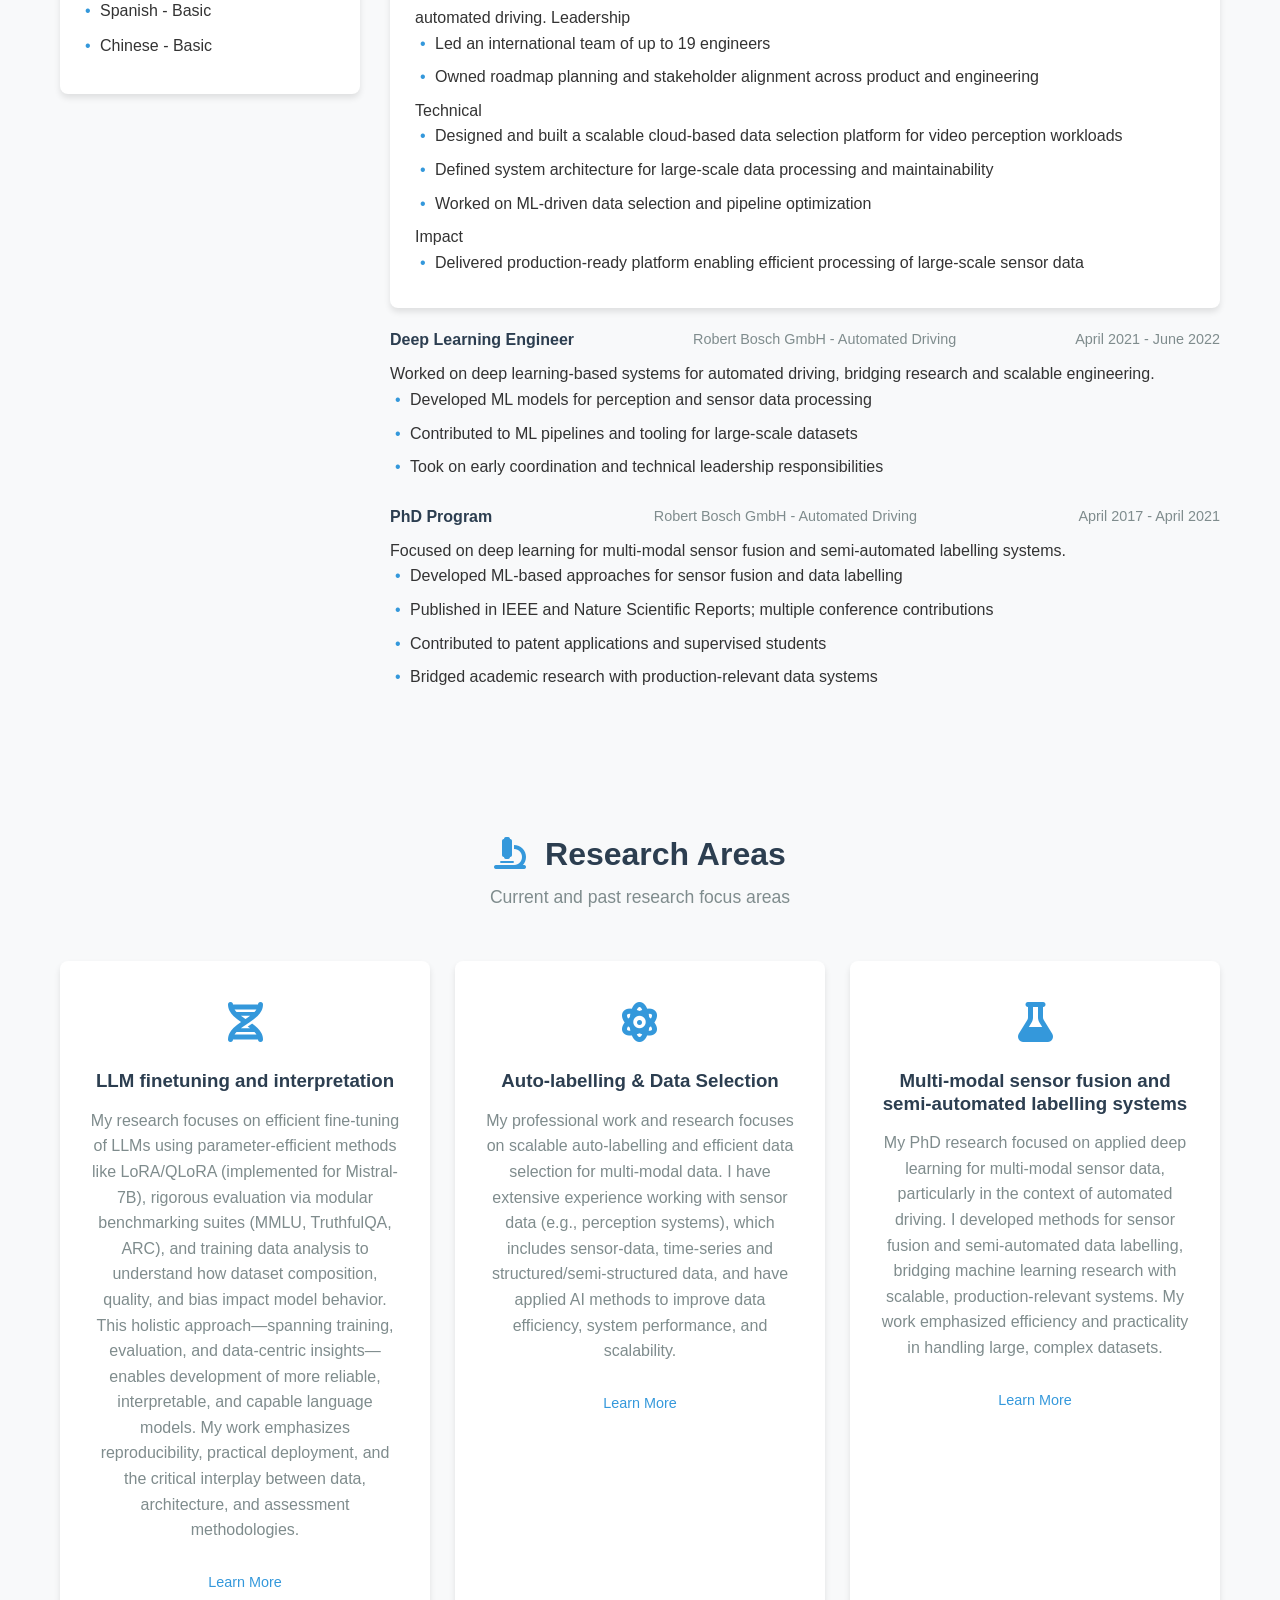
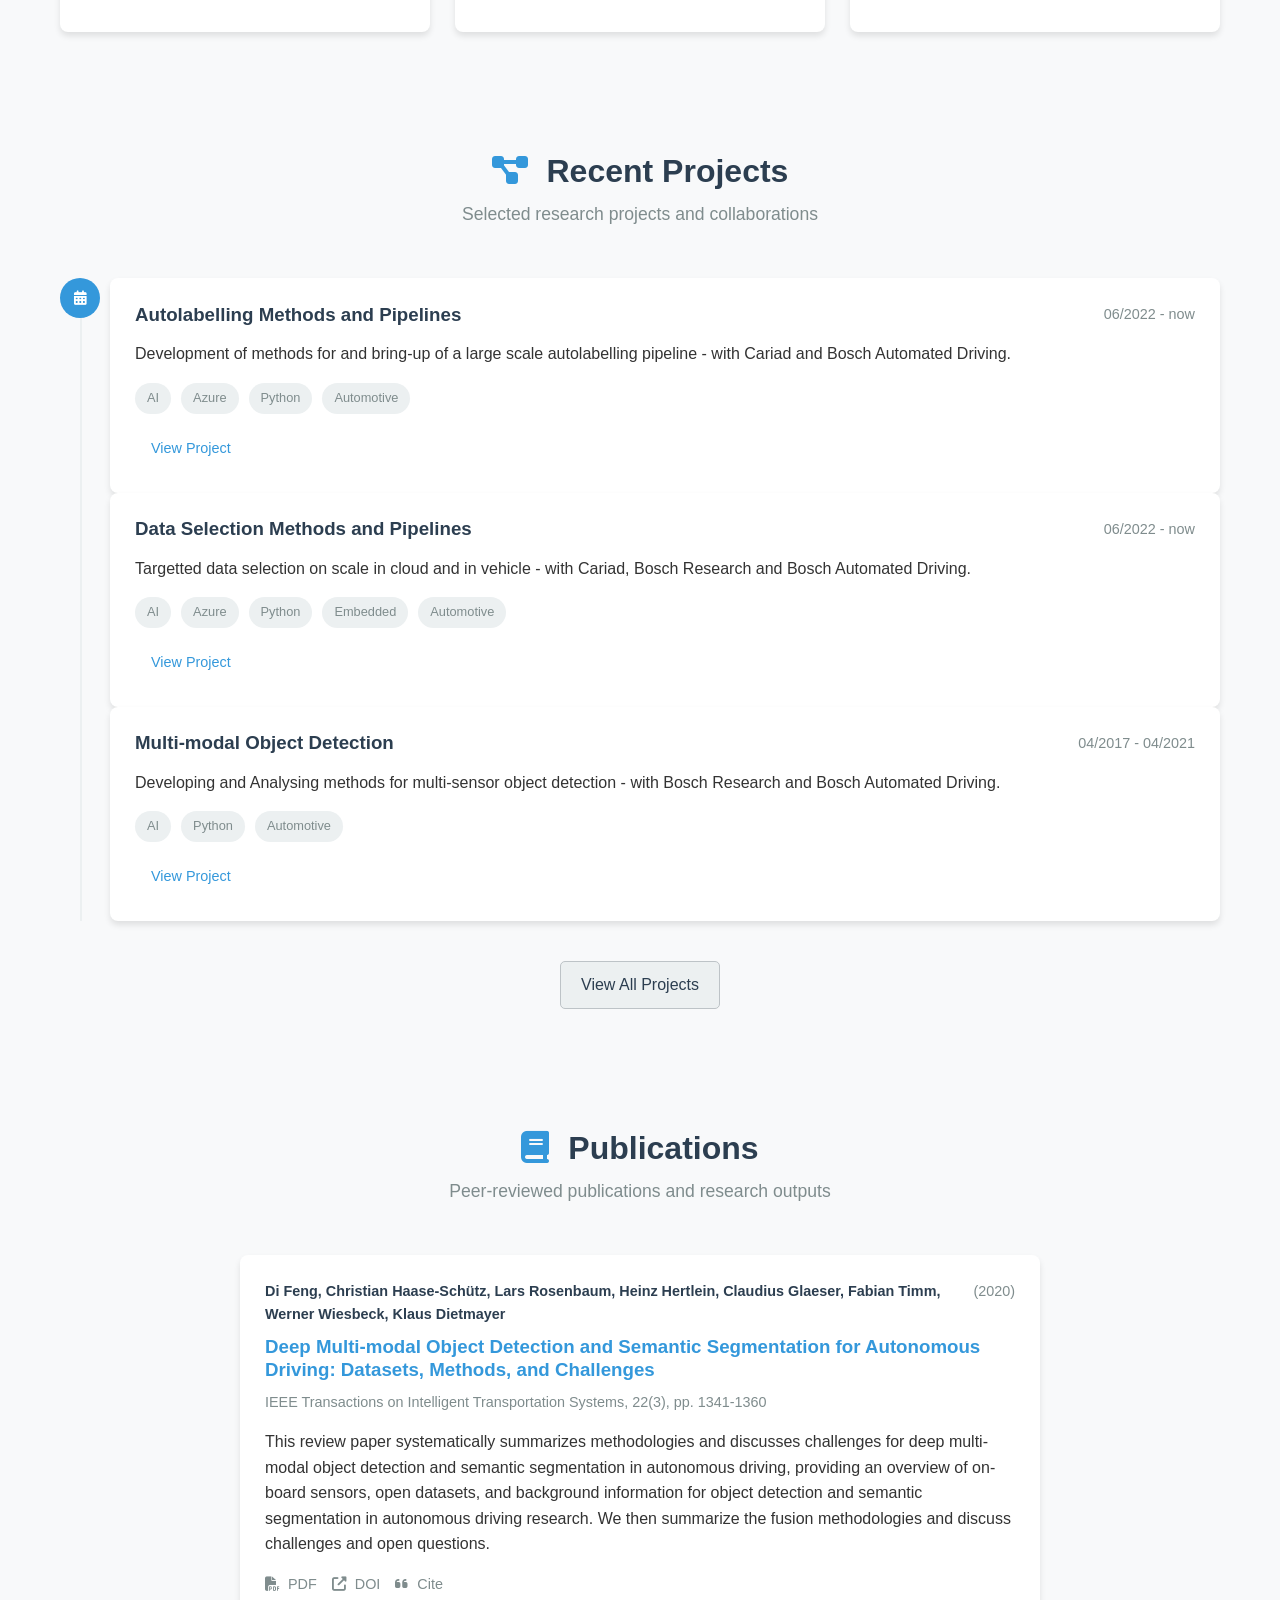
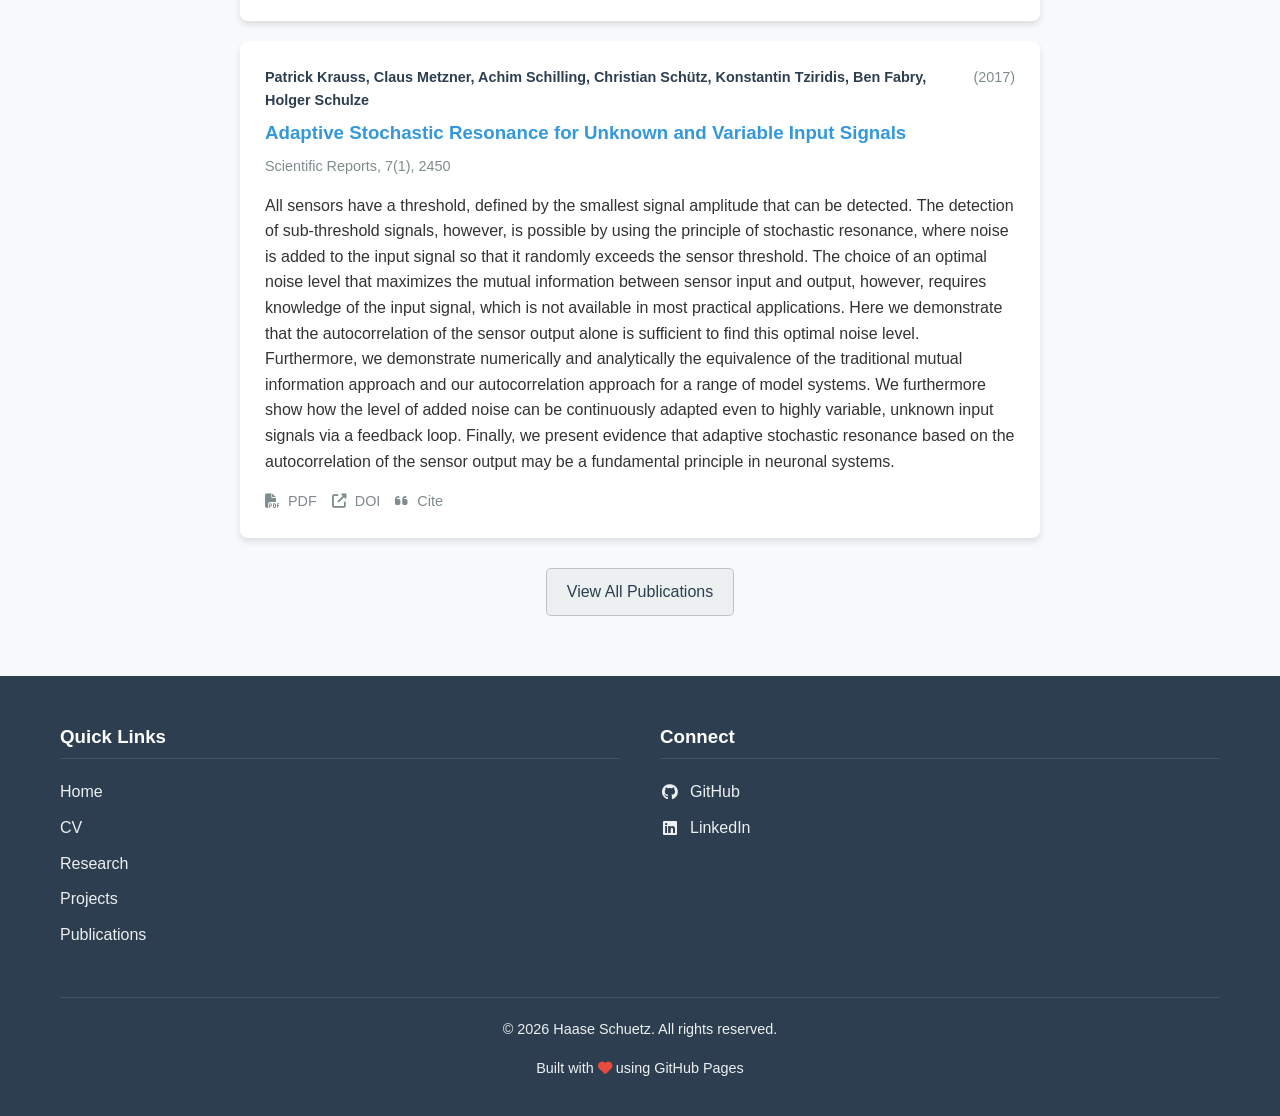
==== commit 0c88092d: "Fix placeholder link for multi-modal sensor fusion research area" ====
--- a/index.html
+++ b/index.html
@@ -82,14 +82,6 @@
                                 <p class="year">2010 - 2013</p>
                             </div>
                         </div>
-                        <!--div class="cv-card">
-                            <h3><i class="fas fa-award"></i> Awards & Honors</h3>
-                            <ul class="awards-list">
-                                <li><strong>[Award Name]</strong> - [Year]</li>
-                                <li><strong>[Award Name]</strong> - [Year]</li>
-                                <li><strong>[Award Name]</strong> - [Year]</li>
-                            </ul>
-                        </div-->
                         <div class="cv-card">
                             <h3><i class="fas fa-language"></i> Languages</h3>
                             <ul class="skills-list">
@@ -184,25 +176,8 @@
                                 </ul>
                             </div>
                         </div>
-                        <!-- Skills -->
-                        <!--div class="cv-card">
-                            <h3><i class="fas fa-cogs"></i> Technical Skills</h3>
-                            <div class="skills-grid">
-                                <div class="skill-item">
-                                    <span class="skill-name">[Skill Name]</span>
-                                    <div class="skill-bar">
-                                        <div class="skill-level" style="width: [Percentage]%"></div>
-                                    </div>
-                                </div>
-                            </div>
-                        </div-->
-                    </div>
-                </div>
-                <!--div class="download-cv">
-                    <a href="documents/cv.pdf" class="btn btn-primary" download>
-                        <i class="fas fa-download"></i> Download Full CV (PDF)
-                    </a>
-                </div-->
+                    </div>
+                </div>
             </div>
         </section>
 
@@ -220,23 +195,23 @@
                         </div>
                         <h3>LLM finetuning and interpretation</h3>
                         <p>My research focuses on efficient fine-tuning of LLMs using parameter-efficient methods like LoRA/QLoRA (implemented for Mistral-7B), rigorous evaluation via modular benchmarking suites (MMLU, TruthfulQA, ARC), and training data analysis to understand how dataset composition, quality, and bias impact model behavior. This holistic approach—spanning training, evaluation, and data-centric insights—enables development of more reliable, interpretable, and capable language models. My work emphasizes reproducibility, practical deployment, and the critical interplay between data, architecture, and assessment methodologies.</p>
-                        <a href="research/[slug].html" class="btn btn-small">Learn More</a>
+                        <a href="research/llm-finetuning.html" class="btn btn-small">Learn More</a>
                     </div>
                     <div class="research-card">
                         <div class="research-icon">
                             <i class="fas fa-atom"></i>
                         </div>
                         <h3>Auto-labelling & Data Selection</h3>
-                        <p>My professional work and research focuses on scalabble auto-labelling and efficient data selection for multi-modal data. I have extensive experience working with sensor data (e.g., perception systems), which includes sensor-data, time-series and structured/semi-structured data, and have applied AI methods to improve data efficiency, system performance, and scalability.</p>
-                        <a href="research/[slug].html" class="btn btn-small">Learn More</a>
+                        <p>My professional work and research focuses on scalable auto-labelling and efficient data selection for multi-modal data. I have extensive experience working with sensor data (e.g., perception systems), which includes sensor-data, time-series and structured/semi-structured data, and have applied AI methods to improve data efficiency, system performance, and scalability.</p>
+                        <a href="research/auto-labelling.html" class="btn btn-small">Learn More</a>
                     </div>
                     <div class="research-card">
                         <div class="research-icon">
                             <i class="fas fa-flask"></i>
                         </div>
                         <h3>Multi-modal sensor fusion and semi-automated labelling systems</h3>
-                        <p>My PhD research focused on applied deep learning for multi-modal sensor data, particularly in the context of automated driving. I developed methods for sensor fusion and semi-automated data labelling, bridging machine learning research with scalable, production-relevant systems. My work emphasized efficiency and practicality in handling large, complex datasets. .</p>
-                        <a href="research/[slug].html" class="btn btn-small">Learn More</a>
+                        <p>My PhD research focused on applied deep learning for multi-modal sensor data, particularly in the context of automated driving. I developed methods for sensor fusion and semi-automated data labelling, bridging machine learning research with scalable, production-relevant systems. My work emphasized efficiency and practicality in handling large, complex datasets.</p>
+                        <a href="research/multi-modal-sensor-fusion.html" class="btn btn-small">Learn More</a>
                     </div>
                 </div>
             </div>
@@ -347,29 +322,6 @@
             </div>
         </section>
 
-        <!-- References Section -->
-        <!--section class="section references-section">
-            <div class="container">
-                <div class="section-header">
-                    <h2><i class="fas fa-users"></i> Professional References</h2>
-                    <p class="section-description">Colleagues and mentors who can provide professional references</p>
-                </div>
-                <div class="references-grid">
-                    <div class="reference-card">
-                        <div class="reference-header">
-                            <h3>[Reference Name]</h3>
-                            <p class="reference-title">[Position]</p>
-                            <p class="reference-institution">[Institution]</p>
-                        </div>
-                        <p class="reference-description">[Brief description of relationship]</p>
-                        <div class="reference-contact">
-                            <p><i class="fas fa-envelope"></i> [Email]</p>
-                            <p><i class="fas fa-phone"></i> [Phone]</p>
-                        </div>
-                    </div>
-                </div>
-            </div>
-    </section-->
     </main>
 
     <footer class="footer">
@@ -406,4 +358,4 @@
 
     <script src="js/main.js"></script>
 </body>
-</html>
+</html>
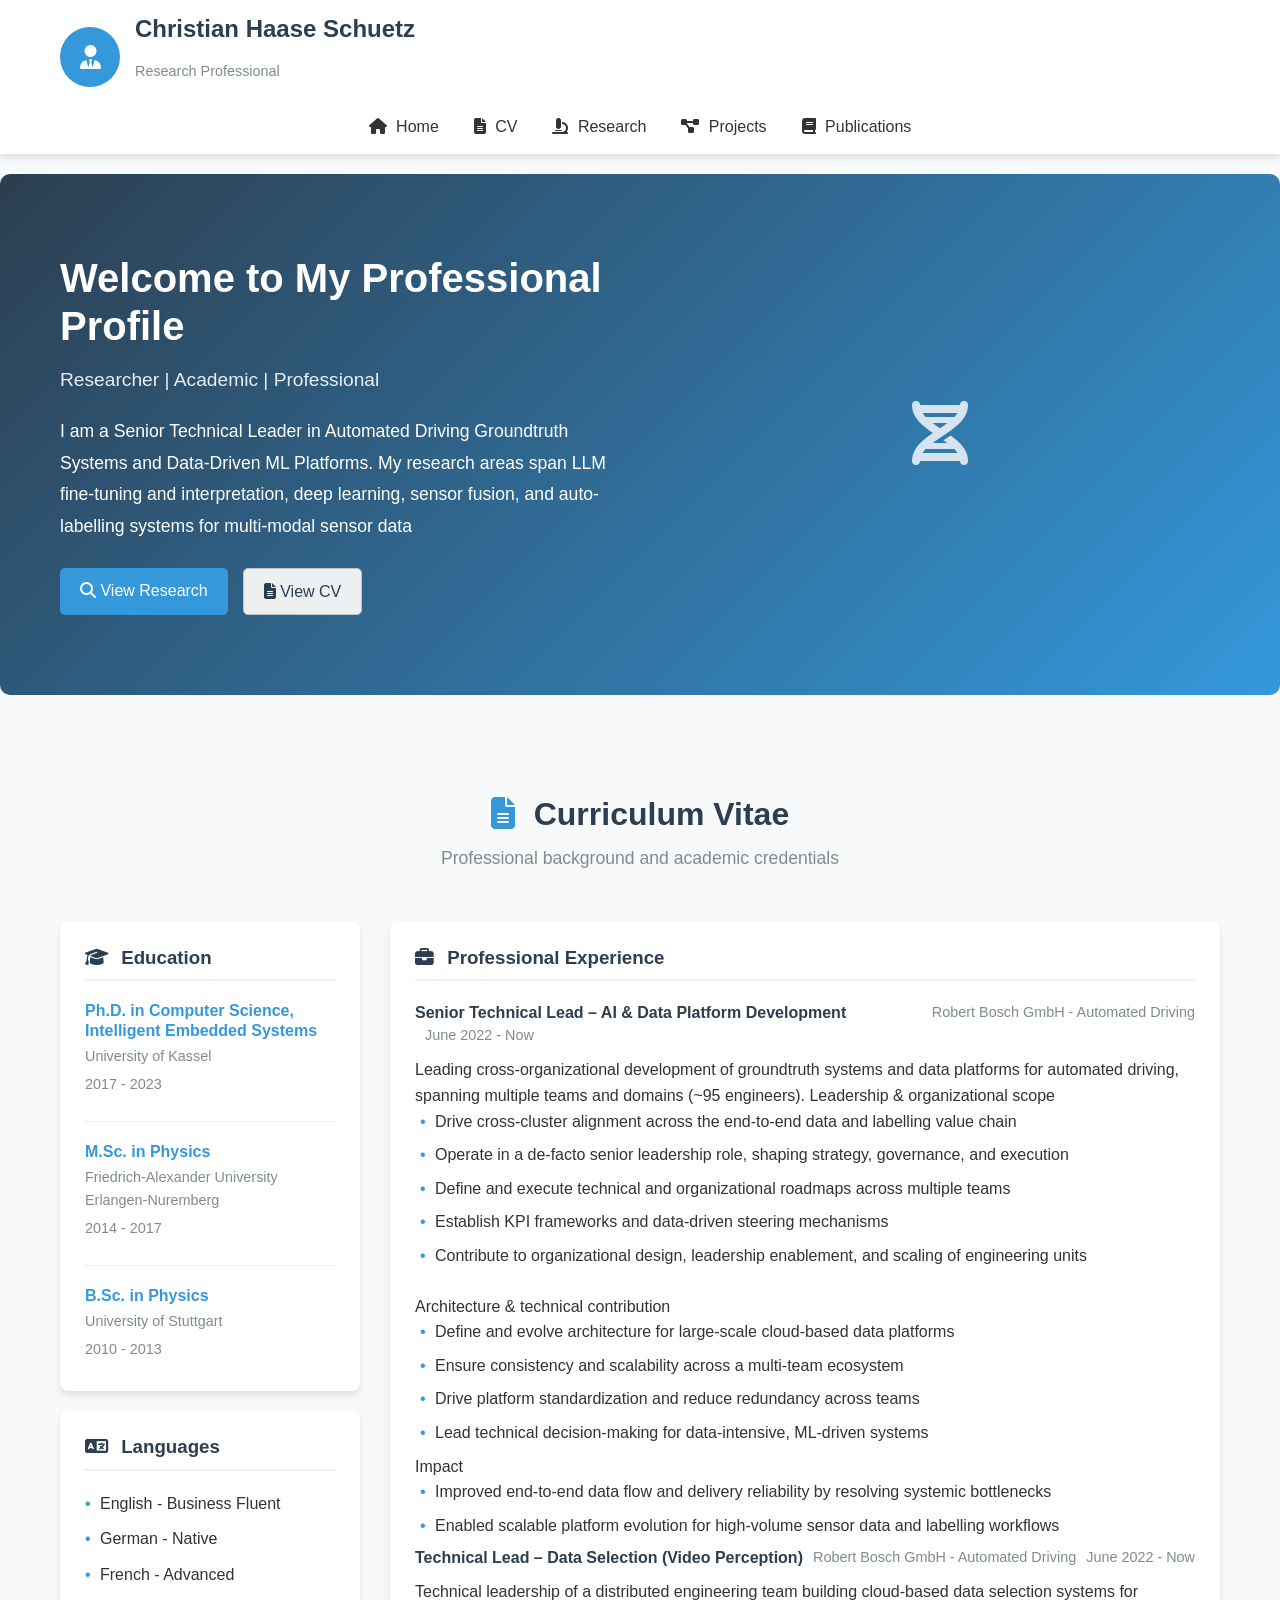
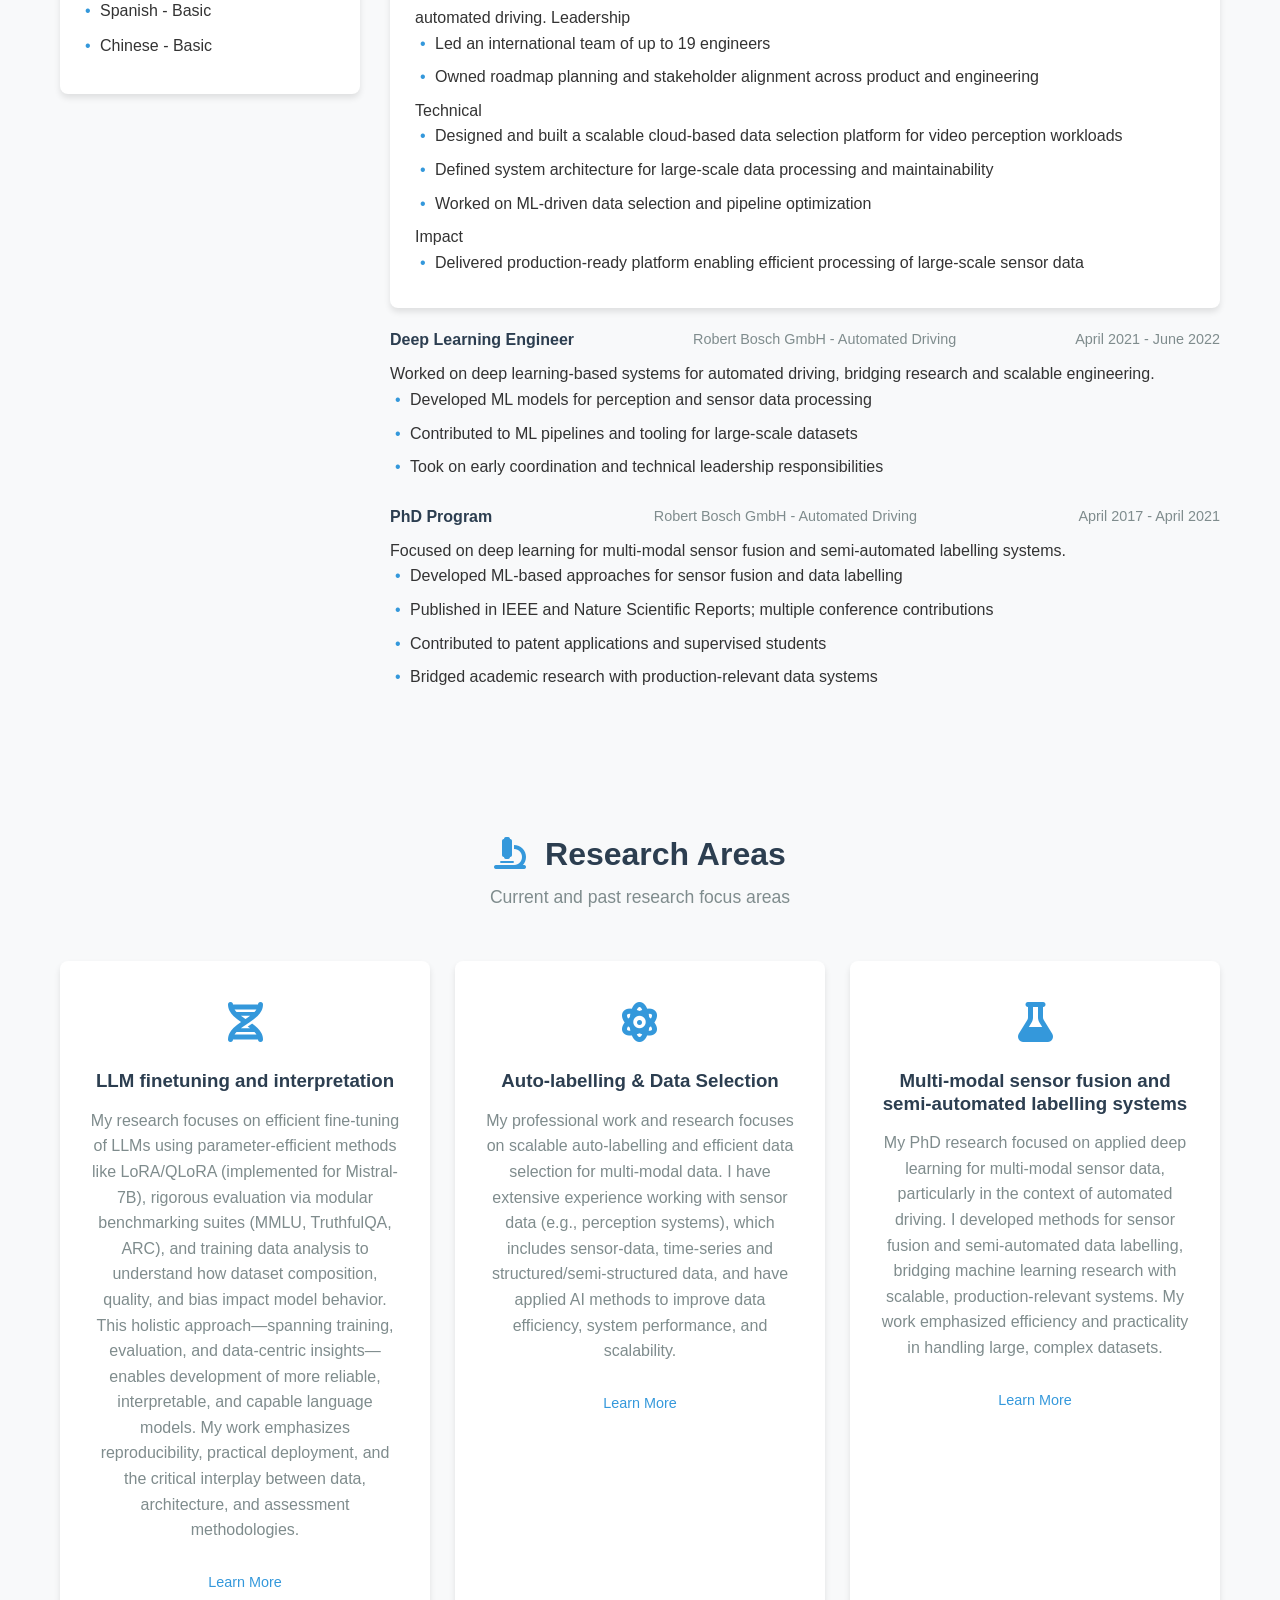
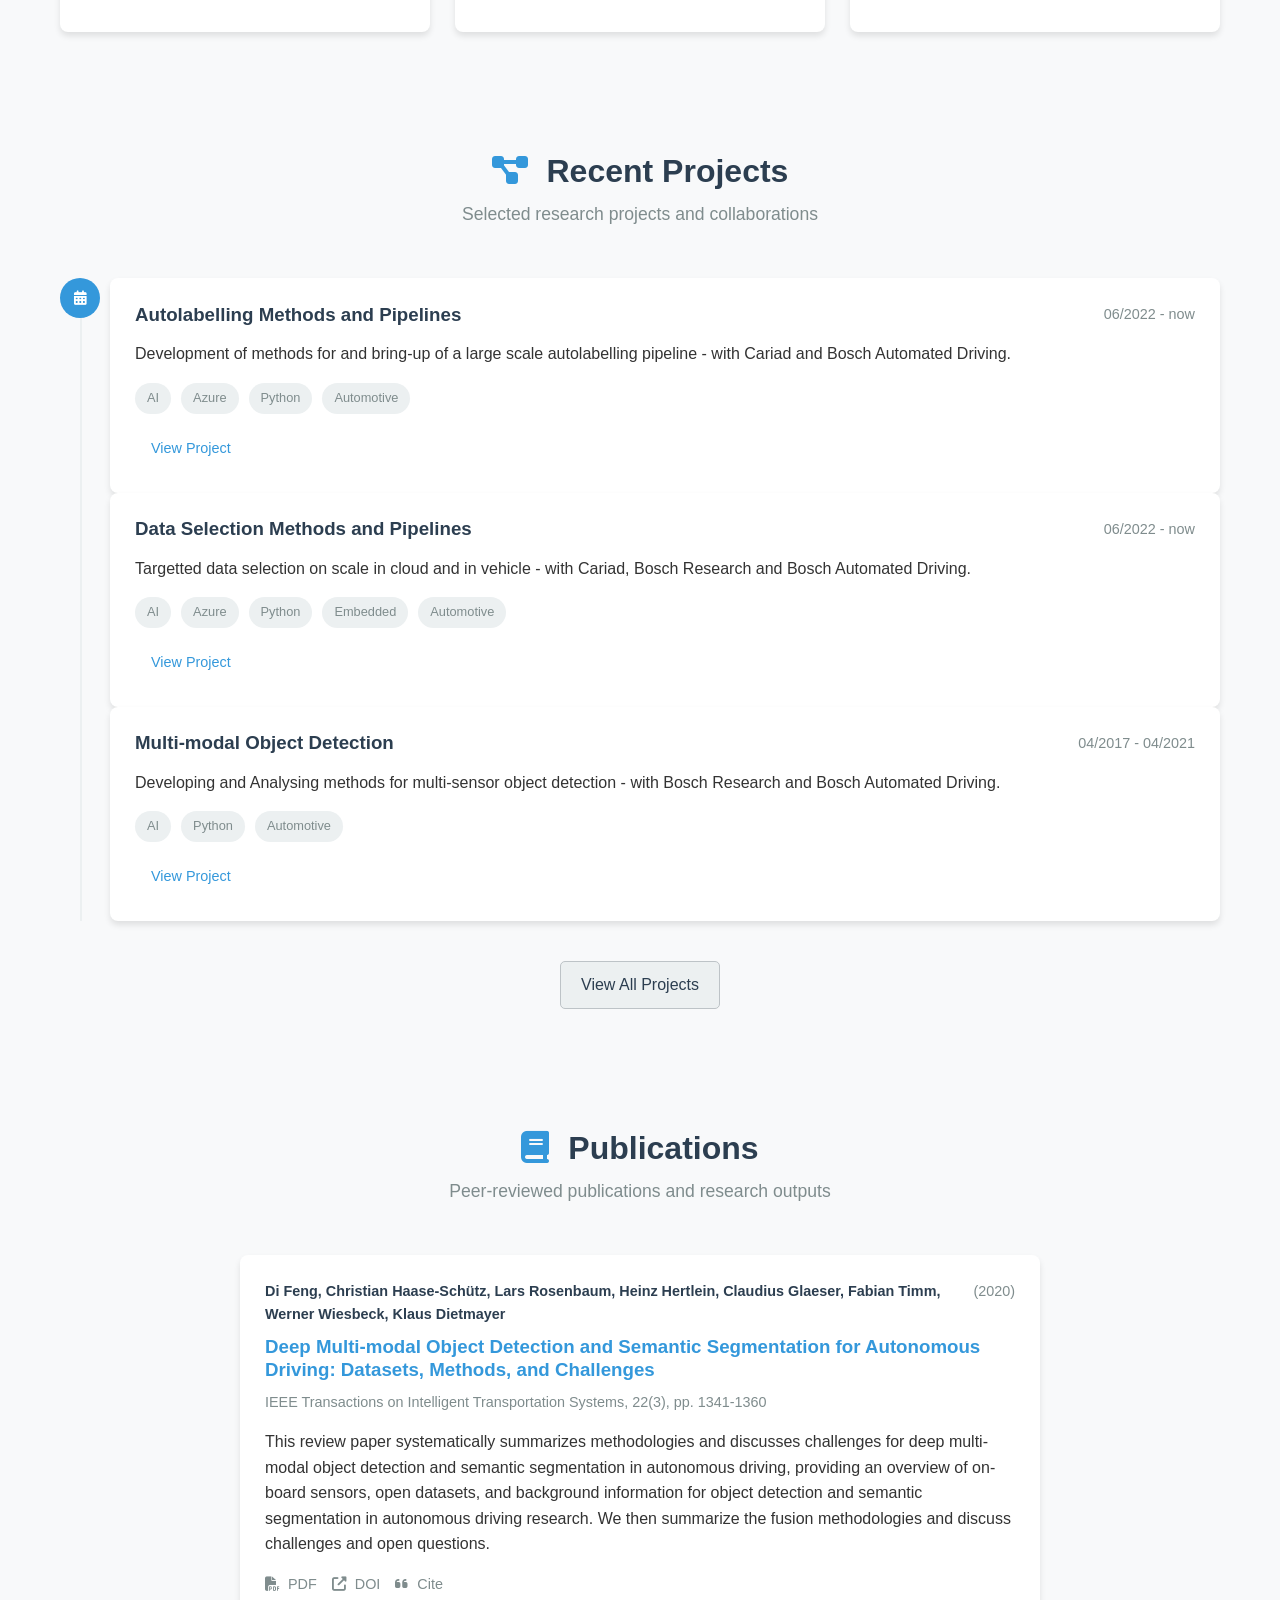
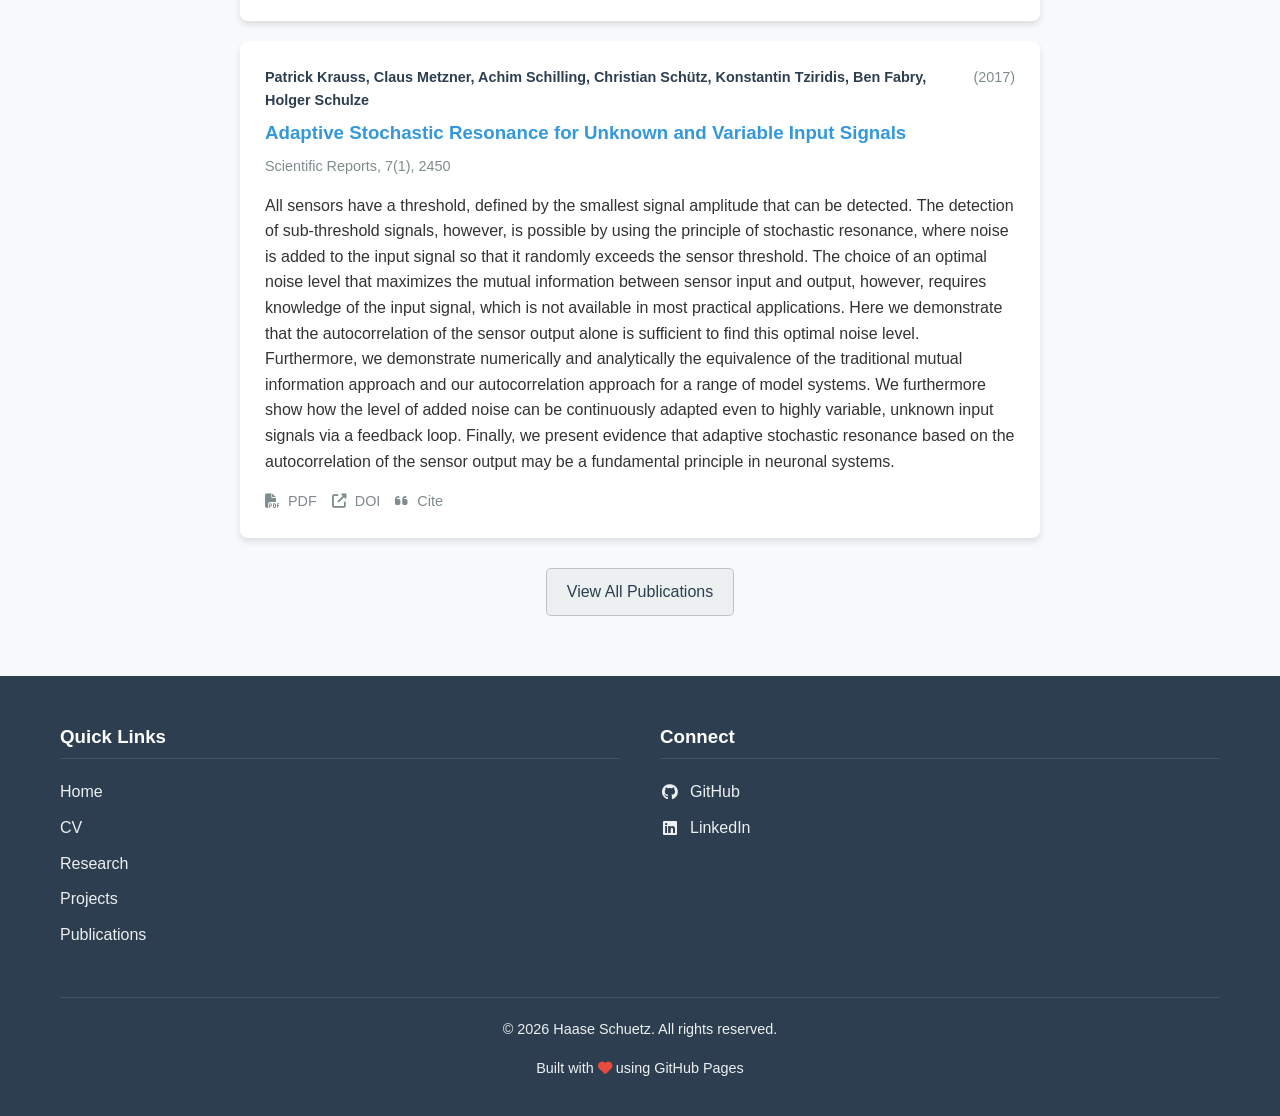
==== commit 6aab8875: "fix Typo" ====
--- a/index.html
+++ b/index.html
@@ -67,12 +67,12 @@
                         <div class="cv-card">
                             <h3><i class="fas fa-graduation-cap"></i> Education</h3>
                             <div class="education-item">
-                                <h4>Ph.D. in Compute Science, Intelligent Embedded Systems </h4>
+                                <h4>Ph.D. in Computer Science, Intelligent Embedded Systems </h4>
                                 <p class="institution">University of Kassel</p>
                                 <p class="year">2017 - 2023</p>
                             </div>
                             <div class="education-item">
-                                <h4>M.Sc. in Phyics</h4>
+                                <h4>M.Sc. in Physics</h4>
                                 <p class="institution">Friedrich-Alexander University Erlangen-Nuremberg</p>
                                 <p class="year">2014 - 2017</p>
                             </div>
@@ -241,7 +241,7 @@
                                 <span class="tag">Python</span>
                                 <span class="tag">Automotive</span>
                             </div>
-                            <a href="[slug].html" class="btn btn-small">View Project</a>
+                            <a href="research/auto-labelling.html" class="btn btn-small">View Project</a>
                         </div>
                         <div class="timeline-content">
                             <div class="timeline-header">
@@ -256,7 +256,7 @@
                                 <span class="tag">Embedded</span>
                                 <span class="tag">Automotive</span>
                             </div>
-                            <a href="[slug].html" class="btn btn-small">View Project</a>
+                            <a href="research/auto-labelling.html" class="btn btn-small">View Project</a>
                         </div>
                         <div class="timeline-content">
                             <div class="timeline-header">
@@ -269,7 +269,7 @@
                                 <span class="tag">Python</span>
                                 <span class="tag">Automotive</span>
                             </div>
-                            <a href="[slug].html" class="btn btn-small">View Project</a>
+                            <a href="research/multi-modal-sensor-fusion.html" class="btn btn-small">View Project</a>
                         </div>
                     </div>
                 </div>
@@ -358,4 +358,4 @@
 
     <script src="js/main.js"></script>
 </body>
-</html>+</html>
